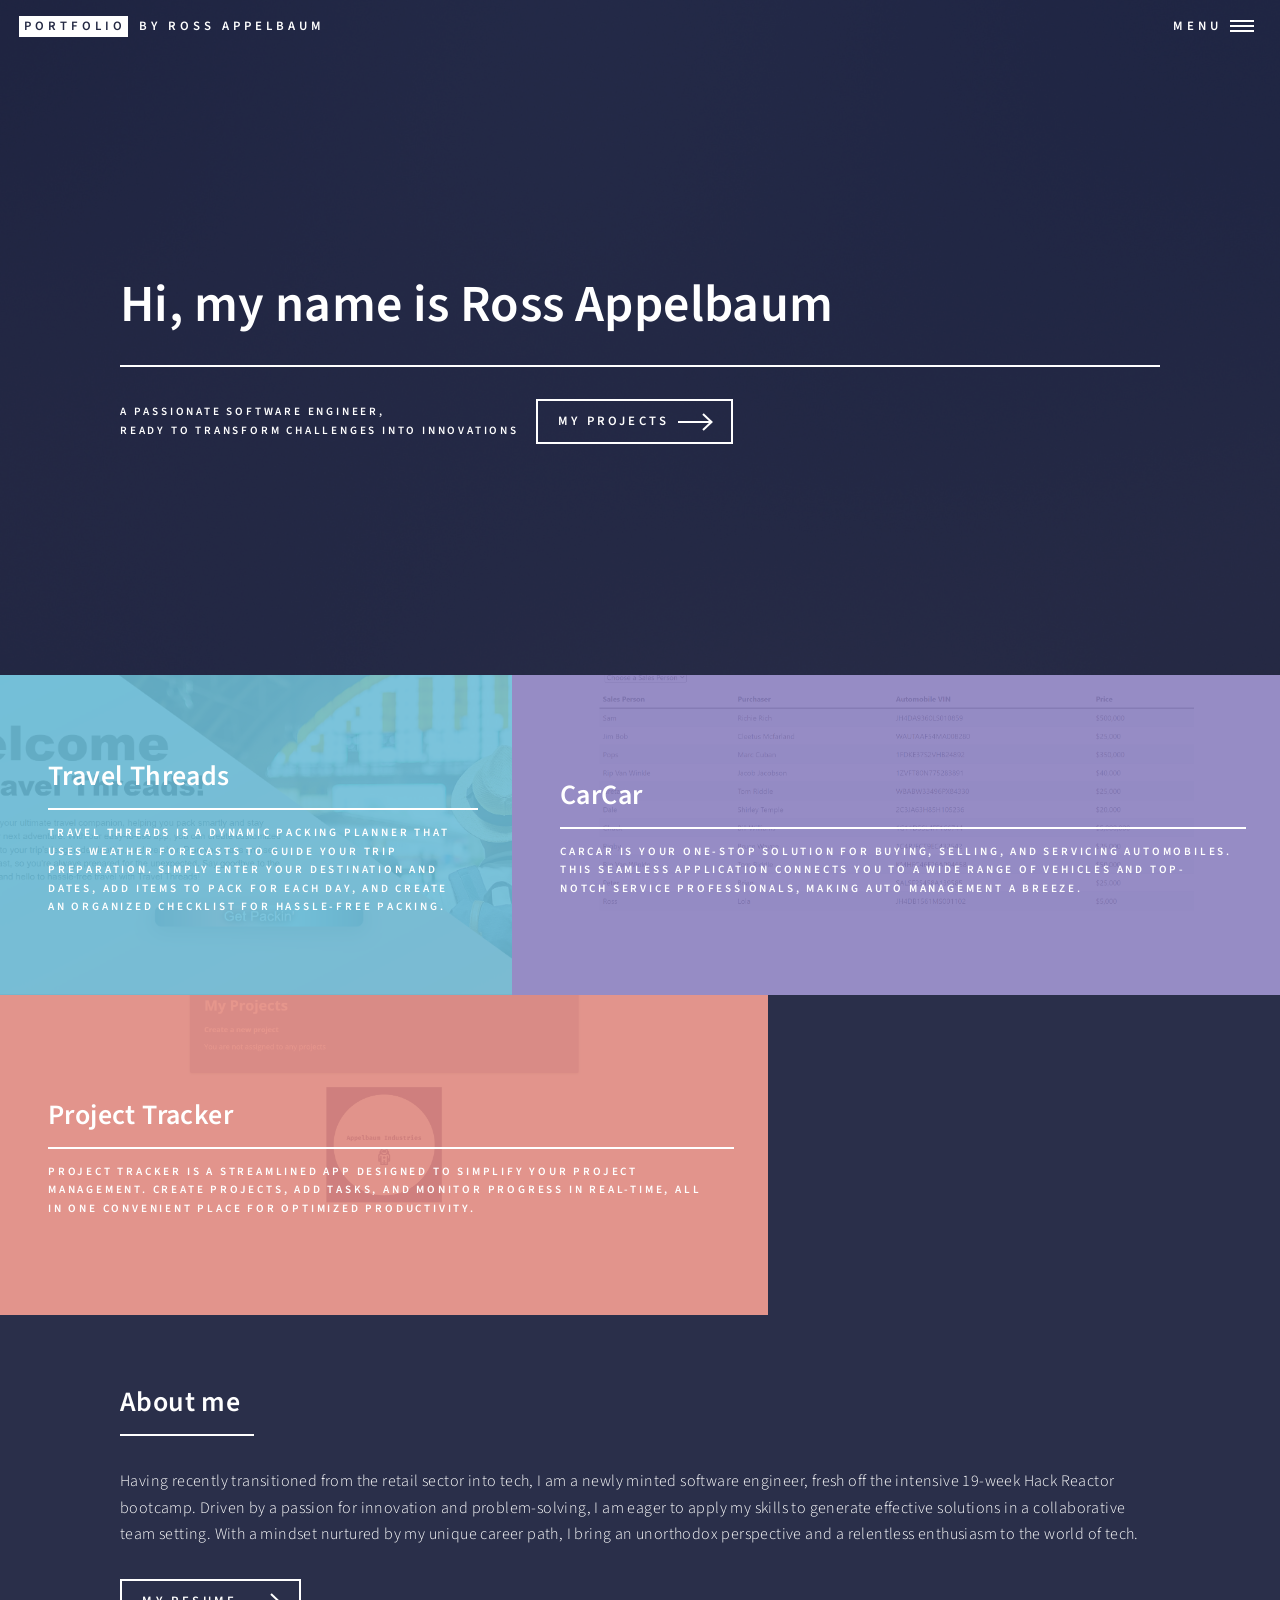
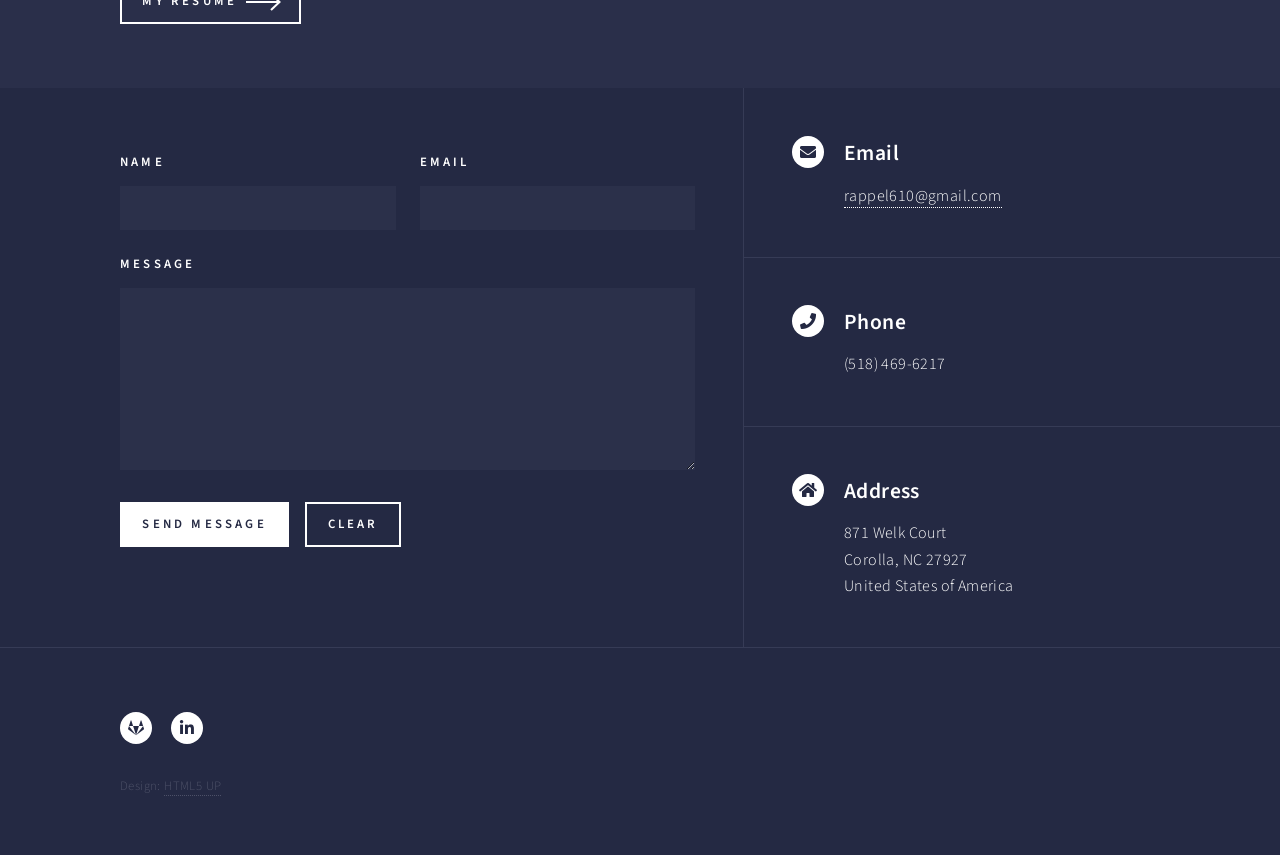
==== index.html @ da04f02a "Add files via upload Initial Commit" ====
<!DOCTYPE HTML>
<!--
	Forty by HTML5 UP
	html5up.net | @ajlkn
	Free for personal and commercial use under the CCA 3.0 license (html5up.net/license)
-->
<html>
	<head>
		<title>Portfolio by Ross Appelbaum</title>
		<meta charset="utf-8" />
		<meta name="viewport" content="width=device-width, initial-scale=1, user-scalable=no" />
		<link rel="stylesheet" href="assets/css/main.css" />
		<noscript><link rel="stylesheet" href="assets/css/noscript.css" /></noscript>
	</head>
	<body class="is-preload">

		<!-- Wrapper -->
			<div id="wrapper">

				<!-- Header -->
					<header id="header" class="alt">
						<a href="index.html" class="logo"><strong>Portfolio</strong> <span>by Ross Appelbaum</span></a>
						<nav>
							<a href="#menu">Menu</a>
						</nav>
					</header>

				<!-- Menu -->
					<nav id="menu">
						<ul class="links">
							<li><a href="index.html">Home</a></li>
							<li><a href="landing.html">Resume</a></li>
						</ul>
					</nav>

				<!-- Banner -->
					<section id="banner" class="major">
						<div class="inner">
							<header class="major">
								<h1>Hi, my name is Ross Appelbaum</h1>
							</header>
							<div class="content">
								<p>A Passionate Software Engineer,<br />
								Ready to Transform Challenges into Innovations</p>
								<ul class="actions">
									<li><a href="#one" class="button next scrolly">My projects</a></li>
								</ul>
							</div>
						</div>
					</section>

				<!-- Main -->
					<div id="main">

						<!-- One -->
							<section id="one" class="tiles">
								<article>
									<span class="image">
										<img src="images/Travel_Threads.png" alt="" />
									</span>
									<header class="major">
										<h3><a href="https://team124532813.gitlab.io/travel-threads/" class="link">Travel Threads</a></h3>
										<p>Travel Threads is a dynamic packing planner that uses weather forecasts to guide your trip preparation. Simply enter your destination and dates, add items to pack for each day, and create an organized checklist for hassle-free packing.</p>
									</header>
								</article>
								<article>
									<span class="image">
										<img src="images/CarCar.png" alt="" />
									</span>
									<header class="major">
										<h3><a href="https://gitlab.com/rappel610/CarCar" class="link">CarCar</a></h3>
										<p>CarCar is your one-stop solution for buying, selling, and servicing automobiles. This seamless application connects you to a wide range of vehicles and top-notch service professionals, making auto management a breeze.</p>
									</header>
								</article>
								<article>
									<span class="image">
										<img src="images/Project_tracker.png" alt="" />
									</span>
									<header class="major">
										<h3><a href="https://gitlab.com/rappel610/ProjectTracker" class="link">Project Tracker</a></h3>
										<p>Project Tracker is a streamlined app designed to simplify your project management. Create projects, add tasks, and monitor progress in real-time, all in one convenient place for optimized productivity.</p>
									</header>
								</article>
							</section>

						<!-- Two -->
							<section id="two">
								<div class="inner">
									<header class="major">
										<h2>About me</h2>
									</header>
									<p>Having recently transitioned from the retail sector into tech, I am a newly minted software engineer, fresh off the intensive 19-week Hack Reactor bootcamp. Driven by a passion for innovation and problem-solving, I am eager to apply my skills to generate effective solutions in a collaborative team setting. With a mindset nurtured by my unique career path, I bring an unorthodox perspective and a relentless enthusiasm to the world of tech.</p>
									<ul class="actions">
										<li><a href="landing.html" class="button next">My Resume</a></li>
									</ul>
								</div>
							</section>

					</div>

				<!-- Contact -->
					<section id="contact">
						<div class="inner">
							<section>
								<form method="post" action="#">
									<div class="fields">
										<div class="field half">
											<label for="name">Name</label>
											<input type="text" name="name" id="name" />
										</div>
										<div class="field half">
											<label for="email">Email</label>
											<input type="text" name="email" id="email" />
										</div>
										<div class="field">
											<label for="message">Message</label>
											<textarea name="message" id="message" rows="6"></textarea>
										</div>
									</div>
									<ul class="actions">
										<li><input type="submit" value="Send Message" class="primary" /></li>
										<li><input type="reset" value="Clear" /></li>
									</ul>
								</form>
							</section>
							<section class="split">
								<section>
									<div class="contact-method">
										<span class="icon solid alt fa-envelope"></span>
										<h3>Email</h3>
										<a href="#">rappel610@gmail.com</a>
									</div>
								</section>
								<section>
									<div class="contact-method">
										<span class="icon solid alt fa-phone"></span>
										<h3>Phone</h3>
										<span>(518) 469-6217 </span>
									</div>
								</section>
								<section>
									<div class="contact-method">
										<span class="icon solid alt fa-home"></span>
										<h3>Address</h3>
										<span>871 Welk Court<br />
										Corolla, NC 27927<br />
										United States of America</span>
									</div>
								</section>
							</section>
						</div>
					</section>

				<!-- Footer -->
					<footer id="footer">
						<div class="inner">
							<ul class="icons">
								<li><a href="https://gitlab.com/rappel610" class="icon brands alt fa-gitlab"><span class="label">GitLab</span></a></li>
								<li><a href="https://www.linkedin.com/in/rossappelbaum/" class="icon brands alt fa-linkedin-in"><span class="label">LinkedIn</span></a></li>
							</ul>
							<ul class="copyright">
								<li>Design: <a href="https://html5up.net">HTML5 UP</a></li>
							</ul>
						</div>
					</footer>

			</div>

		<!-- Scripts -->
			<script src="assets/js/jquery.min.js"></script>
			<script src="assets/js/jquery.scrolly.min.js"></script>
			<script src="assets/js/jquery.scrollex.min.js"></script>
			<script src="assets/js/browser.min.js"></script>
			<script src="assets/js/breakpoints.min.js"></script>
			<script src="assets/js/util.js"></script>
			<script src="assets/js/main.js"></script>

	</body>
</html>
---- assets/css/main.css ----
@import url(fontawesome-all.min.css);
@import url("https://fonts.googleapis.com/css?family=Source+Sans+Pro:300,300italic,600,600italic");

/*
	Forty by HTML5 UP
	html5up.net | @ajlkn
	Free for personal and commercial use under the CCA 3.0 license (html5up.net/license)
*/

html, body, div, span, applet, object,
iframe, h1, h2, h3, h4, h5, h6, p, blockquote,
pre, a, abbr, acronym, address, big, cite,
code, del, dfn, em, img, ins, kbd, q, s, samp,
small, strike, strong, sub, sup, tt, var, b,
u, i, center, dl, dt, dd, ol, ul, li, fieldset,
form, label, legend, table, caption, tbody,
tfoot, thead, tr, th, td, article, aside,
canvas, details, embed, figure, figcaption,
footer, header, hgroup, menu, nav, output, ruby,
section, summary, time, mark, audio, video {
	margin: 0;
	padding: 0;
	border: 0;
	font-size: 100%;
	font: inherit;
	vertical-align: baseline;}

article, aside, details, figcaption, figure,
footer, header, hgroup, menu, nav, section {
	display: block;}

body {
	line-height: 1;
}

ol, ul {
	list-style: none;
}

blockquote, q {
	quotes: none;
}

	blockquote:before, blockquote:after, q:before, q:after {
		content: '';
		content: none;
	}

table {
	border-collapse: collapse;
	border-spacing: 0;
}

body {
	-webkit-text-size-adjust: none;
}

mark {
	background-color: transparent;
	color: inherit;
}

input::-moz-focus-inner {
	border: 0;
	padding: 0;
}

input, select, textarea {
	-moz-appearance: none;
	-webkit-appearance: none;
	-ms-appearance: none;
	appearance: none;
}

/* Basic */

	@-ms-viewport {
		width: device-width;
	}

	body {
		-ms-overflow-style: scrollbar;
	}

	@media screen and (max-width: 480px) {

		html, body {
			min-width: 320px;
		}

	}

	html {
		box-sizing: border-box;
	}

	*, *:before, *:after {
		box-sizing: inherit;
	}

	body {
		background: #242943;
	}

		body.is-preload *, body.is-preload *:before, body.is-preload *:after {
			-moz-animation: none !important;
			-webkit-animation: none !important;
			-ms-animation: none !important;
			animation: none !important;
			-moz-transition: none !important;
			-webkit-transition: none !important;
			-ms-transition: none !important;
			transition: none !important;
		}

/* Type */

	body, input, select, textarea {
		color: #ffffff;
		font-family: "Source Sans Pro", Helvetica, sans-serif;
		font-size: 17pt;
		font-weight: 300;
		letter-spacing: 0.025em;
		line-height: 1.65;
	}

		@media screen and (max-width: 1680px) {

			body, input, select, textarea {
				font-size: 14pt;
			}

		}

		@media screen and (max-width: 1280px) {

			body, input, select, textarea {
				font-size: 12pt;
			}

		}

		@media screen and (max-width: 360px) {

			body, input, select, textarea {
				font-size: 11pt;
			}

		}

	a {
		-moz-transition: color 0.2s ease-in-out, border-bottom-color 0.2s ease-in-out;
		-webkit-transition: color 0.2s ease-in-out, border-bottom-color 0.2s ease-in-out;
		-ms-transition: color 0.2s ease-in-out, border-bottom-color 0.2s ease-in-out;
		transition: color 0.2s ease-in-out, border-bottom-color 0.2s ease-in-out;
		border-bottom: dotted 1px;
		color: inherit;
		text-decoration: none;
	}

		a:hover {
			border-bottom-color: transparent;
			color: #9bf1ff !important;
		}

		a:active {
			color: #53e3fb !important;
		}

	strong, b {
		color: #ffffff;
		font-weight: 600;
	}

	em, i {
		font-style: italic;
	}

	p {
		margin: 0 0 2em 0;
	}

	h1, h2, h3, h4, h5, h6 {
		color: #ffffff;
		font-weight: 600;
		line-height: 1.65;
		margin: 0 0 1em 0;
	}

		h1 a, h2 a, h3 a, h4 a, h5 a, h6 a {
			color: inherit;
			border-bottom: 0;
		}

	h1 {
		font-size: 2.5em;
	}

	h2 {
		font-size: 1.75em;
	}

	h3 {
		font-size: 1.35em;
	}

	h4 {
		font-size: 1.1em;
	}

	h5 {
		font-size: 0.9em;
	}

	h6 {
		font-size: 0.7em;
	}

	@media screen and (max-width: 736px) {

		h1 {
			font-size: 2em;
		}

		h2 {
			font-size: 1.5em;
		}

		h3 {
			font-size: 1.25em;
		}

	}

	sub {
		font-size: 0.8em;
		position: relative;
		top: 0.5em;
	}

	sup {
		font-size: 0.8em;
		position: relative;
		top: -0.5em;
	}

	blockquote {
		border-left: solid 4px rgba(212, 212, 255, 0.1);
		font-style: italic;
		margin: 0 0 2em 0;
		padding: 0.5em 0 0.5em 2em;
	}

	code {
		background: rgba(212, 212, 255, 0.035);
		font-family: "Courier New", monospace;
		font-size: 0.9em;
		margin: 0 0.25em;
		padding: 0.25em 0.65em;
	}

	pre {
		-webkit-overflow-scrolling: touch;
		font-family: "Courier New", monospace;
		font-size: 0.9em;
		margin: 0 0 2em 0;
	}

		pre code {
			display: block;
			line-height: 1.75;
			padding: 1em 1.5em;
			overflow-x: auto;
		}

	hr {
		border: 0;
		border-bottom: solid 1px rgba(212, 212, 255, 0.1);
		margin: 2em 0;
	}

		hr.major {
			margin: 3em 0;
		}

	.align-left {
		text-align: left;
	}

	.align-center {
		text-align: center;
	}

	.align-right {
		text-align: right;
	}

/* Row */

	.row {
		display: flex;
		flex-wrap: wrap;
		box-sizing: border-box;
		align-items: stretch;
	}

		.row > * {
			box-sizing: border-box;
		}

		.row.gtr-uniform > * > :last-child {
			margin-bottom: 0;
		}

		.row.aln-left {
			justify-content: flex-start;
		}

		.row.aln-center {
			justify-content: center;
		}

		.row.aln-right {
			justify-content: flex-end;
		}

		.row.aln-top {
			align-items: flex-start;
		}

		.row.aln-middle {
			align-items: center;
		}

		.row.aln-bottom {
			align-items: flex-end;
		}

		.row > .imp {
			order: -1;
		}

		.row > .col-1 {
			width: 8.33333%;
		}

		.row > .off-1 {
			margin-left: 8.33333%;
		}

		.row > .col-2 {
			width: 16.66667%;
		}

		.row > .off-2 {
			margin-left: 16.66667%;
		}

		.row > .col-3 {
			width: 25%;
		}

		.row > .off-3 {
			margin-left: 25%;
		}

		.row > .col-4 {
			width: 33.33333%;
		}

		.row > .off-4 {
			margin-left: 33.33333%;
		}

		.row > .col-5 {
			width: 41.66667%;
		}

		.row > .off-5 {
			margin-left: 41.66667%;
		}

		.row > .col-6 {
			width: 50%;
		}

		.row > .off-6 {
			margin-left: 50%;
		}

		.row > .col-7 {
			width: 58.33333%;
		}

		.row > .off-7 {
			margin-left: 58.33333%;
		}

		.row > .col-8 {
			width: 66.66667%;
		}

		.row > .off-8 {
			margin-left: 66.66667%;
		}

		.row > .col-9 {
			width: 75%;
		}

		.row > .off-9 {
			margin-left: 75%;
		}

		.row > .col-10 {
			width: 83.33333%;
		}

		.row > .off-10 {
			margin-left: 83.33333%;
		}

		.row > .col-11 {
			width: 91.66667%;
		}

		.row > .off-11 {
			margin-left: 91.66667%;
		}

		.row > .col-12 {
			width: 100%;
		}

		.row > .off-12 {
			margin-left: 100%;
		}

		.row.gtr-0 {
			margin-top: 0;
			margin-left: 0em;
		}

			.row.gtr-0 > * {
				padding: 0 0 0 0em;
			}

			.row.gtr-0.gtr-uniform {
				margin-top: 0em;
			}

				.row.gtr-0.gtr-uniform > * {
					padding-top: 0em;
				}

		.row.gtr-25 {
			margin-top: 0;
			margin-left: -0.5em;
		}

			.row.gtr-25 > * {
				padding: 0 0 0 0.5em;
			}

			.row.gtr-25.gtr-uniform {
				margin-top: -0.5em;
			}

				.row.gtr-25.gtr-uniform > * {
					padding-top: 0.5em;
				}

		.row.gtr-50 {
			margin-top: 0;
			margin-left: -1em;
		}

			.row.gtr-50 > * {
				padding: 0 0 0 1em;
			}

			.row.gtr-50.gtr-uniform {
				margin-top: -1em;
			}

				.row.gtr-50.gtr-uniform > * {
					padding-top: 1em;
				}

		.row {
			margin-top: 0;
			margin-left: -2em;
		}

			.row > * {
				padding: 0 0 0 2em;
			}

			.row.gtr-uniform {
				margin-top: -2em;
			}

				.row.gtr-uniform > * {
					padding-top: 2em;
				}

		.row.gtr-150 {
			margin-top: 0;
			margin-left: -3em;
		}

			.row.gtr-150 > * {
				padding: 0 0 0 3em;
			}

			.row.gtr-150.gtr-uniform {
				margin-top: -3em;
			}

				.row.gtr-150.gtr-uniform > * {
					padding-top: 3em;
				}

		.row.gtr-200 {
			margin-top: 0;
			margin-left: -4em;
		}

			.row.gtr-200 > * {
				padding: 0 0 0 4em;
			}

			.row.gtr-200.gtr-uniform {
				margin-top: -4em;
			}

				.row.gtr-200.gtr-uniform > * {
					padding-top: 4em;
				}

		@media screen and (max-width: 1680px) {

			.row {
				display: flex;
				flex-wrap: wrap;
				box-sizing: border-box;
				align-items: stretch;
			}

				.row > * {
					box-sizing: border-box;
				}

				.row.gtr-uniform > * > :last-child {
					margin-bottom: 0;
				}

				.row.aln-left {
					justify-content: flex-start;
				}

				.row.aln-center {
					justify-content: center;
				}

				.row.aln-right {
					justify-content: flex-end;
				}

				.row.aln-top {
					align-items: flex-start;
				}

				.row.aln-middle {
					align-items: center;
				}

				.row.aln-bottom {
					align-items: flex-end;
				}

				.row > .imp-xlarge {
					order: -1;
				}

				.row > .col-1-xlarge {
					width: 8.33333%;
				}

				.row > .off-1-xlarge {
					margin-left: 8.33333%;
				}

				.row > .col-2-xlarge {
					width: 16.66667%;
				}

				.row > .off-2-xlarge {
					margin-left: 16.66667%;
				}

				.row > .col-3-xlarge {
					width: 25%;
				}

				.row > .off-3-xlarge {
					margin-left: 25%;
				}

				.row > .col-4-xlarge {
					width: 33.33333%;
				}

				.row > .off-4-xlarge {
					margin-left: 33.33333%;
				}

				.row > .col-5-xlarge {
					width: 41.66667%;
				}

				.row > .off-5-xlarge {
					margin-left: 41.66667%;
				}

				.row > .col-6-xlarge {
					width: 50%;
				}

				.row > .off-6-xlarge {
					margin-left: 50%;
				}

				.row > .col-7-xlarge {
					width: 58.33333%;
				}

				.row > .off-7-xlarge {
					margin-left: 58.33333%;
				}

				.row > .col-8-xlarge {
					width: 66.66667%;
				}

				.row > .off-8-xlarge {
					margin-left: 66.66667%;
				}

				.row > .col-9-xlarge {
					width: 75%;
				}

				.row > .off-9-xlarge {
					margin-left: 75%;
				}

				.row > .col-10-xlarge {
					width: 83.33333%;
				}

				.row > .off-10-xlarge {
					margin-left: 83.33333%;
				}

				.row > .col-11-xlarge {
					width: 91.66667%;
				}

				.row > .off-11-xlarge {
					margin-left: 91.66667%;
				}

				.row > .col-12-xlarge {
					width: 100%;
				}

				.row > .off-12-xlarge {
					margin-left: 100%;
				}

				.row.gtr-0 {
					margin-top: 0;
					margin-left: 0em;
				}

					.row.gtr-0 > * {
						padding: 0 0 0 0em;
					}

					.row.gtr-0.gtr-uniform {
						margin-top: 0em;
					}

						.row.gtr-0.gtr-uniform > * {
							padding-top: 0em;
						}

				.row.gtr-25 {
					margin-top: 0;
					margin-left: -0.5em;
				}

					.row.gtr-25 > * {
						padding: 0 0 0 0.5em;
					}

					.row.gtr-25.gtr-uniform {
						margin-top: -0.5em;
					}

						.row.gtr-25.gtr-uniform > * {
							padding-top: 0.5em;
						}

				.row.gtr-50 {
					margin-top: 0;
					margin-left: -1em;
				}

					.row.gtr-50 > * {
						padding: 0 0 0 1em;
					}

					.row.gtr-50.gtr-uniform {
						margin-top: -1em;
					}

						.row.gtr-50.gtr-uniform > * {
							padding-top: 1em;
						}

				.row {
					margin-top: 0;
					margin-left: -2em;
				}

					.row > * {
						padding: 0 0 0 2em;
					}

					.row.gtr-uniform {
						margin-top: -2em;
					}

						.row.gtr-uniform > * {
							padding-top: 2em;
						}

				.row.gtr-150 {
					margin-top: 0;
					margin-left: -3em;
				}

					.row.gtr-150 > * {
						padding: 0 0 0 3em;
					}

					.row.gtr-150.gtr-uniform {
						margin-top: -3em;
					}

						.row.gtr-150.gtr-uniform > * {
							padding-top: 3em;
						}

				.row.gtr-200 {
					margin-top: 0;
					margin-left: -4em;
				}

					.row.gtr-200 > * {
						padding: 0 0 0 4em;
					}

					.row.gtr-200.gtr-uniform {
						margin-top: -4em;
					}

						.row.gtr-200.gtr-uniform > * {
							padding-top: 4em;
						}

		}

		@media screen and (max-width: 1280px) {

			.row {
				display: flex;
				flex-wrap: wrap;
				box-sizing: border-box;
				align-items: stretch;
			}

				.row > * {
					box-sizing: border-box;
				}

				.row.gtr-uniform > * > :last-child {
					margin-bottom: 0;
				}

				.row.aln-left {
					justify-content: flex-start;
				}

				.row.aln-center {
					justify-content: center;
				}

				.row.aln-right {
					justify-content: flex-end;
				}

				.row.aln-top {
					align-items: flex-start;
				}

				.row.aln-middle {
					align-items: center;
				}

				.row.aln-bottom {
					align-items: flex-end;
				}

				.row > .imp-large {
					order: -1;
				}

				.row > .col-1-large {
					width: 8.33333%;
				}

				.row > .off-1-large {
					margin-left: 8.33333%;
				}

				.row > .col-2-large {
					width: 16.66667%;
				}

				.row > .off-2-large {
					margin-left: 16.66667%;
				}

				.row > .col-3-large {
					width: 25%;
				}

				.row > .off-3-large {
					margin-left: 25%;
				}

				.row > .col-4-large {
					width: 33.33333%;
				}

				.row > .off-4-large {
					margin-left: 33.33333%;
				}

				.row > .col-5-large {
					width: 41.66667%;
				}

				.row > .off-5-large {
					margin-left: 41.66667%;
				}

				.row > .col-6-large {
					width: 50%;
				}

				.row > .off-6-large {
					margin-left: 50%;
				}

				.row > .col-7-large {
					width: 58.33333%;
				}

				.row > .off-7-large {
					margin-left: 58.33333%;
				}

				.row > .col-8-large {
					width: 66.66667%;
				}

				.row > .off-8-large {
					margin-left: 66.66667%;
				}

				.row > .col-9-large {
					width: 75%;
				}

				.row > .off-9-large {
					margin-left: 75%;
				}

				.row > .col-10-large {
					width: 83.33333%;
				}

				.row > .off-10-large {
					margin-left: 83.33333%;
				}

				.row > .col-11-large {
					width: 91.66667%;
				}

				.row > .off-11-large {
					margin-left: 91.66667%;
				}

				.row > .col-12-large {
					width: 100%;
				}

				.row > .off-12-large {
					margin-left: 100%;
				}

				.row.gtr-0 {
					margin-top: 0;
					margin-left: 0em;
				}

					.row.gtr-0 > * {
						padding: 0 0 0 0em;
					}

					.row.gtr-0.gtr-uniform {
						margin-top: 0em;
					}

						.row.gtr-0.gtr-uniform > * {
							padding-top: 0em;
						}

				.row.gtr-25 {
					margin-top: 0;
					margin-left: -0.375em;
				}

					.row.gtr-25 > * {
						padding: 0 0 0 0.375em;
					}

					.row.gtr-25.gtr-uniform {
						margin-top: -0.375em;
					}

						.row.gtr-25.gtr-uniform > * {
							padding-top: 0.375em;
						}

				.row.gtr-50 {
					margin-top: 0;
					margin-left: -0.75em;
				}

					.row.gtr-50 > * {
						padding: 0 0 0 0.75em;
					}

					.row.gtr-50.gtr-uniform {
						margin-top: -0.75em;
					}

						.row.gtr-50.gtr-uniform > * {
							padding-top: 0.75em;
						}

				.row {
					margin-top: 0;
					margin-left: -1.5em;
				}

					.row > * {
						padding: 0 0 0 1.5em;
					}

					.row.gtr-uniform {
						margin-top: -1.5em;
					}

						.row.gtr-uniform > * {
							padding-top: 1.5em;
						}

				.row.gtr-150 {
					margin-top: 0;
					margin-left: -2.25em;
				}

					.row.gtr-150 > * {
						padding: 0 0 0 2.25em;
					}

					.row.gtr-150.gtr-uniform {
						margin-top: -2.25em;
					}

						.row.gtr-150.gtr-uniform > * {
							padding-top: 2.25em;
						}

				.row.gtr-200 {
					margin-top: 0;
					margin-left: -3em;
				}

					.row.gtr-200 > * {
						padding: 0 0 0 3em;
					}

					.row.gtr-200.gtr-uniform {
						margin-top: -3em;
					}

						.row.gtr-200.gtr-uniform > * {
							padding-top: 3em;
						}

		}

		@media screen and (max-width: 980px) {

			.row {
				display: flex;
				flex-wrap: wrap;
				box-sizing: border-box;
				align-items: stretch;
			}

				.row > * {
					box-sizing: border-box;
				}

				.row.gtr-uniform > * > :last-child {
					margin-bottom: 0;
				}

				.row.aln-left {
					justify-content: flex-start;
				}

				.row.aln-center {
					justify-content: center;
				}

				.row.aln-right {
					justify-content: flex-end;
				}

				.row.aln-top {
					align-items: flex-start;
				}

				.row.aln-middle {
					align-items: center;
				}

				.row.aln-bottom {
					align-items: flex-end;
				}

				.row > .imp-medium {
					order: -1;
				}

				.row > .col-1-medium {
					width: 8.33333%;
				}

				.row > .off-1-medium {
					margin-left: 8.33333%;
				}

				.row > .col-2-medium {
					width: 16.66667%;
				}

				.row > .off-2-medium {
					margin-left: 16.66667%;
				}

				.row > .col-3-medium {
					width: 25%;
				}

				.row > .off-3-medium {
					margin-left: 25%;
				}

				.row > .col-4-medium {
					width: 33.33333%;
				}

				.row > .off-4-medium {
					margin-left: 33.33333%;
				}

				.row > .col-5-medium {
					width: 41.66667%;
				}

				.row > .off-5-medium {
					margin-left: 41.66667%;
				}

				.row > .col-6-medium {
					width: 50%;
				}

				.row > .off-6-medium {
					margin-left: 50%;
				}

				.row > .col-7-medium {
					width: 58.33333%;
				}

				.row > .off-7-medium {
					margin-left: 58.33333%;
				}

				.row > .col-8-medium {
					width: 66.66667%;
				}

				.row > .off-8-medium {
					margin-left: 66.66667%;
				}

				.row > .col-9-medium {
					width: 75%;
				}

				.row > .off-9-medium {
					margin-left: 75%;
				}

				.row > .col-10-medium {
					width: 83.33333%;
				}

				.row > .off-10-medium {
					margin-left: 83.33333%;
				}

				.row > .col-11-medium {
					width: 91.66667%;
				}

				.row > .off-11-medium {
					margin-left: 91.66667%;
				}

				.row > .col-12-medium {
					width: 100%;
				}

				.row > .off-12-medium {
					margin-left: 100%;
				}

				.row.gtr-0 {
					margin-top: 0;
					margin-left: 0em;
				}

					.row.gtr-0 > * {
						padding: 0 0 0 0em;
					}

					.row.gtr-0.gtr-uniform {
						margin-top: 0em;
					}

						.row.gtr-0.gtr-uniform > * {
							padding-top: 0em;
						}

				.row.gtr-25 {
					margin-top: 0;
					margin-left: -0.375em;
				}

					.row.gtr-25 > * {
						padding: 0 0 0 0.375em;
					}

					.row.gtr-25.gtr-uniform {
						margin-top: -0.375em;
					}

						.row.gtr-25.gtr-uniform > * {
							padding-top: 0.375em;
						}

				.row.gtr-50 {
					margin-top: 0;
					margin-left: -0.75em;
				}

					.row.gtr-50 > * {
						padding: 0 0 0 0.75em;
					}

					.row.gtr-50.gtr-uniform {
						margin-top: -0.75em;
					}

						.row.gtr-50.gtr-uniform > * {
							padding-top: 0.75em;
						}

				.row {
					margin-top: 0;
					margin-left: -1.5em;
				}

					.row > * {
						padding: 0 0 0 1.5em;
					}

					.row.gtr-uniform {
						margin-top: -1.5em;
					}

						.row.gtr-uniform > * {
							padding-top: 1.5em;
						}

				.row.gtr-150 {
					margin-top: 0;
					margin-left: -2.25em;
				}

					.row.gtr-150 > * {
						padding: 0 0 0 2.25em;
					}

					.row.gtr-150.gtr-uniform {
						margin-top: -2.25em;
					}

						.row.gtr-150.gtr-uniform > * {
							padding-top: 2.25em;
						}

				.row.gtr-200 {
					margin-top: 0;
					margin-left: -3em;
				}

					.row.gtr-200 > * {
						padding: 0 0 0 3em;
					}

					.row.gtr-200.gtr-uniform {
						margin-top: -3em;
					}

						.row.gtr-200.gtr-uniform > * {
							padding-top: 3em;
						}

		}

		@media screen and (max-width: 736px) {

			.row {
				display: flex;
				flex-wrap: wrap;
				box-sizing: border-box;
				align-items: stretch;
			}

				.row > * {
					box-sizing: border-box;
				}

				.row.gtr-uniform > * > :last-child {
					margin-bottom: 0;
				}

				.row.aln-left {
					justify-content: flex-start;
				}

				.row.aln-center {
					justify-content: center;
				}

				.row.aln-right {
					justify-content: flex-end;
				}

				.row.aln-top {
					align-items: flex-start;
				}

				.row.aln-middle {
					align-items: center;
				}

				.row.aln-bottom {
					align-items: flex-end;
				}

				.row > .imp-small {
					order: -1;
				}

				.row > .col-1-small {
					width: 8.33333%;
				}

				.row > .off-1-small {
					margin-left: 8.33333%;
				}

				.row > .col-2-small {
					width: 16.66667%;
				}

				.row > .off-2-small {
					margin-left: 16.66667%;
				}

				.row > .col-3-small {
					width: 25%;
				}

				.row > .off-3-small {
					margin-left: 25%;
				}

				.row > .col-4-small {
					width: 33.33333%;
				}

				.row > .off-4-small {
					margin-left: 33.33333%;
				}

				.row > .col-5-small {
					width: 41.66667%;
				}

				.row > .off-5-small {
					margin-left: 41.66667%;
				}

				.row > .col-6-small {
					width: 50%;
				}

				.row > .off-6-small {
					margin-left: 50%;
				}

				.row > .col-7-small {
					width: 58.33333%;
				}

				.row > .off-7-small {
					margin-left: 58.33333%;
				}

				.row > .col-8-small {
					width: 66.66667%;
				}

				.row > .off-8-small {
					margin-left: 66.66667%;
				}

				.row > .col-9-small {
					width: 75%;
				}

				.row > .off-9-small {
					margin-left: 75%;
				}

				.row > .col-10-small {
					width: 83.33333%;
				}

				.row > .off-10-small {
					margin-left: 83.33333%;
				}

				.row > .col-11-small {
					width: 91.66667%;
				}

				.row > .off-11-small {
					margin-left: 91.66667%;
				}

				.row > .col-12-small {
					width: 100%;
				}

				.row > .off-12-small {
					margin-left: 100%;
				}

				.row.gtr-0 {
					margin-top: 0;
					margin-left: 0em;
				}

					.row.gtr-0 > * {
						padding: 0 0 0 0em;
					}

					.row.gtr-0.gtr-uniform {
						margin-top: 0em;
					}

						.row.gtr-0.gtr-uniform > * {
							padding-top: 0em;
						}

				.row.gtr-25 {
					margin-top: 0;
					margin-left: -0.3125em;
				}

					.row.gtr-25 > * {
						padding: 0 0 0 0.3125em;
					}

					.row.gtr-25.gtr-uniform {
						margin-top: -0.3125em;
					}

						.row.gtr-25.gtr-uniform > * {
							padding-top: 0.3125em;
						}

				.row.gtr-50 {
					margin-top: 0;
					margin-left: -0.625em;
				}

					.row.gtr-50 > * {
						padding: 0 0 0 0.625em;
					}

					.row.gtr-50.gtr-uniform {
						margin-top: -0.625em;
					}

						.row.gtr-50.gtr-uniform > * {
							padding-top: 0.625em;
						}

				.row {
					margin-top: 0;
					margin-left: -1.25em;
				}

					.row > * {
						padding: 0 0 0 1.25em;
					}

					.row.gtr-uniform {
						margin-top: -1.25em;
					}

						.row.gtr-uniform > * {
							padding-top: 1.25em;
						}

				.row.gtr-150 {
					margin-top: 0;
					margin-left: -1.875em;
				}

					.row.gtr-150 > * {
						padding: 0 0 0 1.875em;
					}

					.row.gtr-150.gtr-uniform {
						margin-top: -1.875em;
					}

						.row.gtr-150.gtr-uniform > * {
							padding-top: 1.875em;
						}

				.row.gtr-200 {
					margin-top: 0;
					margin-left: -2.5em;
				}

					.row.gtr-200 > * {
						padding: 0 0 0 2.5em;
					}

					.row.gtr-200.gtr-uniform {
						margin-top: -2.5em;
					}

						.row.gtr-200.gtr-uniform > * {
							padding-top: 2.5em;
						}

		}

		@media screen and (max-width: 480px) {

			.row {
				display: flex;
				flex-wrap: wrap;
				box-sizing: border-box;
				align-items: stretch;
			}

				.row > * {
					box-sizing: border-box;
				}

				.row.gtr-uniform > * > :last-child {
					margin-bottom: 0;
				}

				.row.aln-left {
					justify-content: flex-start;
				}

				.row.aln-center {
					justify-content: center;
				}

				.row.aln-right {
					justify-content: flex-end;
				}

				.row.aln-top {
					align-items: flex-start;
				}

				.row.aln-middle {
					align-items: center;
				}

				.row.aln-bottom {
					align-items: flex-end;
				}

				.row > .imp-xsmall {
					order: -1;
				}

				.row > .col-1-xsmall {
					width: 8.33333%;
				}

				.row > .off-1-xsmall {
					margin-left: 8.33333%;
				}

				.row > .col-2-xsmall {
					width: 16.66667%;
				}

				.row > .off-2-xsmall {
					margin-left: 16.66667%;
				}

				.row > .col-3-xsmall {
					width: 25%;
				}

				.row > .off-3-xsmall {
					margin-left: 25%;
				}

				.row > .col-4-xsmall {
					width: 33.33333%;
				}

				.row > .off-4-xsmall {
					margin-left: 33.33333%;
				}

				.row > .col-5-xsmall {
					width: 41.66667%;
				}

				.row > .off-5-xsmall {
					margin-left: 41.66667%;
				}

				.row > .col-6-xsmall {
					width: 50%;
				}

				.row > .off-6-xsmall {
					margin-left: 50%;
				}

				.row > .col-7-xsmall {
					width: 58.33333%;
				}

				.row > .off-7-xsmall {
					margin-left: 58.33333%;
				}

				.row > .col-8-xsmall {
					width: 66.66667%;
				}

				.row > .off-8-xsmall {
					margin-left: 66.66667%;
				}

				.row > .col-9-xsmall {
					width: 75%;
				}

				.row > .off-9-xsmall {
					margin-left: 75%;
				}

				.row > .col-10-xsmall {
					width: 83.33333%;
				}

				.row > .off-10-xsmall {
					margin-left: 83.33333%;
				}

				.row > .col-11-xsmall {
					width: 91.66667%;
				}

				.row > .off-11-xsmall {
					margin-left: 91.66667%;
				}

				.row > .col-12-xsmall {
					width: 100%;
				}

				.row > .off-12-xsmall {
					margin-left: 100%;
				}

				.row.gtr-0 {
					margin-top: 0;
					margin-left: 0em;
				}

					.row.gtr-0 > * {
						padding: 0 0 0 0em;
					}

					.row.gtr-0.gtr-uniform {
						margin-top: 0em;
					}

						.row.gtr-0.gtr-uniform > * {
							padding-top: 0em;
						}

				.row.gtr-25 {
					margin-top: 0;
					margin-left: -0.3125em;
				}

					.row.gtr-25 > * {
						padding: 0 0 0 0.3125em;
					}

					.row.gtr-25.gtr-uniform {
						margin-top: -0.3125em;
					}

						.row.gtr-25.gtr-uniform > * {
							padding-top: 0.3125em;
						}

				.row.gtr-50 {
					margin-top: 0;
					margin-left: -0.625em;
				}

					.row.gtr-50 > * {
						padding: 0 0 0 0.625em;
					}

					.row.gtr-50.gtr-uniform {
						margin-top: -0.625em;
					}

						.row.gtr-50.gtr-uniform > * {
							padding-top: 0.625em;
						}

				.row {
					margin-top: 0;
					margin-left: -1.25em;
				}

					.row > * {
						padding: 0 0 0 1.25em;
					}

					.row.gtr-uniform {
						margin-top: -1.25em;
					}

						.row.gtr-uniform > * {
							padding-top: 1.25em;
						}

				.row.gtr-150 {
					margin-top: 0;
					margin-left: -1.875em;
				}

					.row.gtr-150 > * {
						padding: 0 0 0 1.875em;
					}

					.row.gtr-150.gtr-uniform {
						margin-top: -1.875em;
					}

						.row.gtr-150.gtr-uniform > * {
							padding-top: 1.875em;
						}

				.row.gtr-200 {
					margin-top: 0;
					margin-left: -2.5em;
				}

					.row.gtr-200 > * {
						padding: 0 0 0 2.5em;
					}

					.row.gtr-200.gtr-uniform {
						margin-top: -2.5em;
					}

						.row.gtr-200.gtr-uniform > * {
							padding-top: 2.5em;
						}

		}

/* Section/Article */

	section.special, article.special {
		text-align: center;
	}

	header.major {
		width: -moz-max-content;
		width: -webkit-max-content;
		width: -ms-max-content;
		width: max-content;
		margin-bottom: 2em;
	}

		header.major > :first-child {
			margin-bottom: 0;
			width: calc(100% + 0.5em);
		}

			header.major > :first-child:after {
				content: '';
				background-color: #ffffff;
				display: block;
				height: 2px;
				margin: 0.325em 0 0.5em 0;
				width: 100%;
			}

		header.major > p {
			font-size: 0.7em;
			font-weight: 600;
			letter-spacing: 0.25em;
			margin-bottom: 0;
			text-transform: uppercase;
		}

		body.is-ie header.major > :first-child:after {
			max-width: 9em;
		}

		body.is-ie header.major > h1:after {
			max-width: 100% !important;
		}

	@media screen and (max-width: 736px) {

		header.major > p br {
			display: none;
		}

	}

/* Form */

	form {
		margin: 0 0 2em 0;
	}

		form > :last-child {
			margin-bottom: 0;
		}

		form > .fields {
			display: -moz-flex;
			display: -webkit-flex;
			display: -ms-flex;
			display: flex;
			-moz-flex-wrap: wrap;
			-webkit-flex-wrap: wrap;
			-ms-flex-wrap: wrap;
			flex-wrap: wrap;
			width: calc(100% + 3em);
			margin: -1.5em 0 2em -1.5em;
		}

			form > .fields > .field {
				-moz-flex-grow: 0;
				-webkit-flex-grow: 0;
				-ms-flex-grow: 0;
				flex-grow: 0;
				-moz-flex-shrink: 0;
				-webkit-flex-shrink: 0;
				-ms-flex-shrink: 0;
				flex-shrink: 0;
				padding: 1.5em 0 0 1.5em;
				width: calc(100% - 1.5em);
			}

				form > .fields > .field.half {
					width: calc(50% - 0.75em);
				}

				form > .fields > .field.third {
					width: calc(100%/3 - 0.5em);
				}

				form > .fields > .field.quarter {
					width: calc(25% - 0.375em);
				}

		@media screen and (max-width: 480px) {

			form > .fields {
				width: calc(100% + 3em);
				margin: -1.5em 0 2em -1.5em;
			}

				form > .fields > .field {
					padding: 1.5em 0 0 1.5em;
					width: calc(100% - 1.5em);
				}

					form > .fields > .field.half {
						width: calc(100% - 1.5em);
					}

					form > .fields > .field.third {
						width: calc(100% - 1.5em);
					}

					form > .fields > .field.quarter {
						width: calc(100% - 1.5em);
					}

		}

	label {
		color: #ffffff;
		display: block;
		font-size: 0.8em;
		font-weight: 600;
		letter-spacing: 0.25em;
		margin: 0 0 1em 0;
		text-transform: uppercase;
	}

	input[type="text"],
	input[type="password"],
	input[type="email"],
	input[type="tel"],
	input[type="search"],
	input[type="url"],
	select,
	textarea {
		-moz-appearance: none;
		-webkit-appearance: none;
		-ms-appearance: none;
		appearance: none;
		background: rgba(212, 212, 255, 0.035);
		border: none;
		border-radius: 0;
		color: inherit;
		display: block;
		outline: 0;
		padding: 0 1em;
		text-decoration: none;
		width: 100%;
	}

		input[type="text"]:invalid,
		input[type="password"]:invalid,
		input[type="email"]:invalid,
		input[type="tel"]:invalid,
		input[type="search"]:invalid,
		input[type="url"]:invalid,
		select:invalid,
		textarea:invalid {
			box-shadow: none;
		}

		input[type="text"]:focus,
		input[type="password"]:focus,
		input[type="email"]:focus,
		input[type="tel"]:focus,
		input[type="search"]:focus,
		input[type="url"]:focus,
		select:focus,
		textarea:focus {
			border-color: #9bf1ff;
			box-shadow: 0 0 0 2px #9bf1ff;
		}

	select {
		background-image: url("data:image/svg+xml;charset=utf8,%3Csvg xmlns='http://www.w3.org/2000/svg' width='40' height='40' preserveAspectRatio='none' viewBox='0 0 40 40'%3E%3Cpath d='M9.4,12.3l10.4,10.4l10.4-10.4c0.2-0.2,0.5-0.4,0.9-0.4c0.3,0,0.6,0.1,0.9,0.4l3.3,3.3c0.2,0.2,0.4,0.5,0.4,0.9 c0,0.4-0.1,0.6-0.4,0.9L20.7,31.9c-0.2,0.2-0.5,0.4-0.9,0.4c-0.3,0-0.6-0.1-0.9-0.4L4.3,17.3c-0.2-0.2-0.4-0.5-0.4-0.9 c0-0.4,0.1-0.6,0.4-0.9l3.3-3.3c0.2-0.2,0.5-0.4,0.9-0.4S9.1,12.1,9.4,12.3z' fill='rgba(212, 212, 255, 0.1)' /%3E%3C/svg%3E");
		background-size: 1.25rem;
		background-repeat: no-repeat;
		background-position: calc(100% - 1rem) center;
		height: 2.75em;
		padding-right: 2.75em;
		text-overflow: ellipsis;
	}

		select option {
			color: #ffffff;
			background: #242943;
		}

		select:focus::-ms-value {
			background-color: transparent;
		}

		select::-ms-expand {
			display: none;
		}

	input[type="text"],
	input[type="password"],
	input[type="email"],
	input[type="tel"],
	input[type="search"],
	input[type="url"],
	select {
		height: 2.75em;
	}

	textarea {
		padding: 0.75em 1em;
	}

	input[type="checkbox"],
	input[type="radio"] {
		-moz-appearance: none;
		-webkit-appearance: none;
		-ms-appearance: none;
		appearance: none;
		display: block;
		float: left;
		margin-right: -2em;
		opacity: 0;
		width: 1em;
		z-index: -1;
	}

		input[type="checkbox"] + label,
		input[type="radio"] + label {
			text-decoration: none;
			color: #ffffff;
			cursor: pointer;
			display: inline-block;
			font-weight: 300;
			padding-left: 2.65em;
			padding-right: 0.75em;
			position: relative;
		}

			input[type="checkbox"] + label:before,
			input[type="radio"] + label:before {
				-moz-osx-font-smoothing: grayscale;
				-webkit-font-smoothing: antialiased;
				display: inline-block;
				font-style: normal;
				font-variant: normal;
				text-rendering: auto;
				line-height: 1;
				text-transform: none !important;
				font-family: 'Font Awesome 5 Free';
				font-weight: 900;
			}

			input[type="checkbox"] + label:before,
			input[type="radio"] + label:before {
				background: rgba(212, 212, 255, 0.035);
				content: '';
				display: inline-block;
				font-size: 0.8em;
				height: 2.0625em;
				left: 0;
				letter-spacing: 0;
				line-height: 2.0625em;
				position: absolute;
				text-align: center;
				top: 0;
				width: 2.0625em;
			}

		input[type="checkbox"]:checked + label:before,
		input[type="radio"]:checked + label:before {
			background: #ffffff;
			border-color: #9bf1ff;
			content: '\f00c';
			color: #242943;
		}

		input[type="checkbox"]:focus + label:before,
		input[type="radio"]:focus + label:before {
			box-shadow: 0 0 0 2px #9bf1ff;
		}

	input[type="radio"] + label:before {
		border-radius: 100%;
	}

	::-webkit-input-placeholder {
		color: rgba(244, 244, 255, 0.2) !important;
		opacity: 1.0;
	}

	:-moz-placeholder {
		color: rgba(244, 244, 255, 0.2) !important;
		opacity: 1.0;
	}

	::-moz-placeholder {
		color: rgba(244, 244, 255, 0.2) !important;
		opacity: 1.0;
	}

	:-ms-input-placeholder {
		color: rgba(244, 244, 255, 0.2) !important;
		opacity: 1.0;
	}

/* Box */

	.box {
		border: solid 1px rgba(212, 212, 255, 0.1);
		margin-bottom: 2em;
		padding: 1.5em;
	}

		.box > :last-child,
		.box > :last-child > :last-child,
		.box > :last-child > :last-child > :last-child {
			margin-bottom: 0;
		}

		.box.alt {
			border: 0;
			border-radius: 0;
			padding: 0;
		}

/* Icon */

	.icon {
		text-decoration: none;
		border-bottom: none;
		position: relative;
	}

		.icon:before {
			-moz-osx-font-smoothing: grayscale;
			-webkit-font-smoothing: antialiased;
			display: inline-block;
			font-style: normal;
			font-variant: normal;
			text-rendering: auto;
			line-height: 1;
			text-transform: none !important;
			font-family: 'Font Awesome 5 Free';
			font-weight: 400;
		}

		.icon > .label {
			display: none;
		}

		.icon:before {
			line-height: inherit;
		}

		.icon.solid:before {
			font-weight: 900;
		}

		.icon.brands:before {
			font-family: 'Font Awesome 5 Brands';
		}

		.icon.alt:before {
			background-color: #ffffff;
			border-radius: 100%;
			color: #242943;
			display: inline-block;
			height: 2em;
			line-height: 2em;
			text-align: center;
			width: 2em;
		}

	a.icon.alt:before {
		-moz-transition: background-color 0.2s ease-in-out;
		-webkit-transition: background-color 0.2s ease-in-out;
		-ms-transition: background-color 0.2s ease-in-out;
		transition: background-color 0.2s ease-in-out;
	}

	a.icon.alt:hover:before {
		background-color: #6fc3df;
	}

	a.icon.alt:active:before {
		background-color: #37a6cb;
	}

/* Image */

	.image {
		border: 0;
		display: inline-block;
		position: relative;
	}

		.image img {
			display: block;
		}

		.image.left, .image.right {
			max-width: 30%;
		}

			.image.left img, .image.right img {
				width: 100%;
			}

		.image.left {
			float: left;
			margin: 0 1.5em 1.25em 0;
			top: 0.25em;
		}

		.image.right {
			float: right;
			margin: 0 0 1.25em 1.5em;
			top: 0.25em;
		}

		.image.fit {
			display: block;
			margin: 0 0 2em 0;
			width: 100%;
		}

			.image.fit img {
				width: 100%;
			}

		.image.main {
			display: block;
			margin: 2.5em 0;
			width: 100%;
		}

			.image.main img {
				width: 100%;
			}

			@media screen and (max-width: 736px) {

				.image.main {
					margin: 1.5em 0;
				}

			}

/* List */

	ol {
		list-style: decimal;
		margin: 0 0 2em 0;
		padding-left: 1.25em;
	}

		ol li {
			padding-left: 0.25em;
		}

	ul {
		list-style: disc;
		margin: 0 0 2em 0;
		padding-left: 1em;
	}

		ul li {
			padding-left: 0.5em;
		}

		ul.alt {
			list-style: none;
			padding-left: 0;
		}

			ul.alt li {
				border-top: solid 1px rgba(212, 212, 255, 0.1);
				padding: 0.5em 0;
			}

				ul.alt li:first-child {
					border-top: 0;
					padding-top: 0;
				}

	dl {
		margin: 0 0 2em 0;
	}

		dl dt {
			display: block;
			font-weight: 600;
			margin: 0 0 1em 0;
		}

		dl dd {
			margin-left: 2em;
		}

/* Actions */

	ul.actions {
		display: -moz-flex;
		display: -webkit-flex;
		display: -ms-flex;
		display: flex;
		cursor: default;
		list-style: none;
		margin-left: -1em;
		padding-left: 0;
	}

		ul.actions li {
			padding: 0 0 0 1em;
			vertical-align: middle;
		}

		ul.actions.special {
			-moz-justify-content: center;
			-webkit-justify-content: center;
			-ms-justify-content: center;
			justify-content: center;
			width: 100%;
			margin-left: 0;
		}

			ul.actions.special li:first-child {
				padding-left: 0;
			}

		ul.actions.stacked {
			-moz-flex-direction: column;
			-webkit-flex-direction: column;
			-ms-flex-direction: column;
			flex-direction: column;
			margin-left: 0;
		}

			ul.actions.stacked li {
				padding: 1.3em 0 0 0;
			}

				ul.actions.stacked li:first-child {
					padding-top: 0;
				}

		ul.actions.fit {
			width: calc(100% + 1em);
		}

			ul.actions.fit li {
				-moz-flex-grow: 1;
				-webkit-flex-grow: 1;
				-ms-flex-grow: 1;
				flex-grow: 1;
				-moz-flex-shrink: 1;
				-webkit-flex-shrink: 1;
				-ms-flex-shrink: 1;
				flex-shrink: 1;
				width: 100%;
			}

				ul.actions.fit li > * {
					width: 100%;
				}

			ul.actions.fit.stacked {
				width: 100%;
			}

/* Icons */

	ul.icons {
		cursor: default;
		list-style: none;
		padding-left: 0;
	}

		ul.icons li {
			display: inline-block;
			padding: 0 1em 0 0;
		}

			ul.icons li:last-child {
				padding-right: 0;
			}

		@media screen and (max-width: 736px) {

			ul.icons li {
				padding: 0 0.75em 0 0;
			}

		}

/* Pagination */

	ul.pagination {
		cursor: default;
		list-style: none;
		padding-left: 0;
	}

		ul.pagination li {
			display: inline-block;
			padding-left: 0;
			vertical-align: middle;
		}

			ul.pagination li > .page {
				-moz-transition: background-color 0.2s ease-in-out, color 0.2s ease-in-out;
				-webkit-transition: background-color 0.2s ease-in-out, color 0.2s ease-in-out;
				-ms-transition: background-color 0.2s ease-in-out, color 0.2s ease-in-out;
				transition: background-color 0.2s ease-in-out, color 0.2s ease-in-out;
				border-bottom: 0;
				display: inline-block;
				font-size: 0.8em;
				font-weight: 600;
				height: 1.5em;
				line-height: 1.5em;
				margin: 0 0.125em;
				min-width: 1.5em;
				padding: 0 0.5em;
				text-align: center;
			}

				ul.pagination li > .page.active {
					background-color: #ffffff;
					color: #242943;
				}

					ul.pagination li > .page.active:hover {
						background-color: #9bf1ff;
						color: #242943 !important;
					}

					ul.pagination li > .page.active:active {
						background-color: #53e3fb;
					}

			ul.pagination li:first-child {
				padding-right: 0.75em;
			}

			ul.pagination li:last-child {
				padding-left: 0.75em;
			}

		@media screen and (max-width: 480px) {

			ul.pagination li:nth-child(n+2):nth-last-child(n+2) {
				display: none;
			}

			ul.pagination li:first-child {
				padding-right: 0;
			}

		}

/* Table */

	.table-wrapper {
		-webkit-overflow-scrolling: touch;
		overflow-x: auto;
	}

	table {
		margin: 0 0 2em 0;
		width: 100%;
	}

		table tbody tr {
			border: solid 1px rgba(212, 212, 255, 0.1);
			border-left: 0;
			border-right: 0;
		}

			table tbody tr:nth-child(2n + 1) {
				background-color: rgba(212, 212, 255, 0.035);
			}

		table td {
			padding: 0.75em 0.75em;
		}

		table th {
			color: #ffffff;
			font-size: 0.9em;
			font-weight: 600;
			padding: 0 0.75em 0.75em 0.75em;
			text-align: left;
		}

		table thead {
			border-bottom: solid 2px rgba(212, 212, 255, 0.1);
		}

		table tfoot {
			border-top: solid 2px rgba(212, 212, 255, 0.1);
		}

		table.alt {
			border-collapse: separate;
		}

			table.alt tbody tr td {
				border: solid 1px rgba(212, 212, 255, 0.1);
				border-left-width: 0;
				border-top-width: 0;
			}

				table.alt tbody tr td:first-child {
					border-left-width: 1px;
				}

			table.alt tbody tr:first-child td {
				border-top-width: 1px;
			}

			table.alt thead {
				border-bottom: 0;
			}

			table.alt tfoot {
				border-top: 0;
			}

/* Button */

	input[type="submit"],
	input[type="reset"],
	input[type="button"],
	button,
	.button {
		-moz-appearance: none;
		-webkit-appearance: none;
		-ms-appearance: none;
		appearance: none;
		-moz-transition: background-color 0.2s ease-in-out, box-shadow 0.2s ease-in-out, color 0.2s ease-in-out;
		-webkit-transition: background-color 0.2s ease-in-out, box-shadow 0.2s ease-in-out, color 0.2s ease-in-out;
		-ms-transition: background-color 0.2s ease-in-out, box-shadow 0.2s ease-in-out, color 0.2s ease-in-out;
		transition: background-color 0.2s ease-in-out, box-shadow 0.2s ease-in-out, color 0.2s ease-in-out;
		background-color: transparent;
		border: 0;
		border-radius: 0;
		box-shadow: inset 0 0 0 2px #ffffff;
		color: #ffffff;
		cursor: pointer;
		display: inline-block;
		font-size: 0.8em;
		font-weight: 600;
		height: 3.5em;
		letter-spacing: 0.25em;
		line-height: 3.5em;
		padding: 0 1.75em;
		text-align: center;
		text-decoration: none;
		text-transform: uppercase;
		white-space: nowrap;
	}

		input[type="submit"]:hover, input[type="submit"]:active,
		input[type="reset"]:hover,
		input[type="reset"]:active,
		input[type="button"]:hover,
		input[type="button"]:active,
		button:hover,
		button:active,
		.button:hover,
		.button:active {
			box-shadow: inset 0 0 0 2px #9bf1ff;
			color: #9bf1ff;
		}

		input[type="submit"]:active,
		input[type="reset"]:active,
		input[type="button"]:active,
		button:active,
		.button:active {
			background-color: rgba(155, 241, 255, 0.1);
			box-shadow: inset 0 0 0 2px #53e3fb;
			color: #53e3fb;
		}

		input[type="submit"].icon:before,
		input[type="reset"].icon:before,
		input[type="button"].icon:before,
		button.icon:before,
		.button.icon:before {
			margin-right: 0.5em;
		}

		input[type="submit"].fit,
		input[type="reset"].fit,
		input[type="button"].fit,
		button.fit,
		.button.fit {
			width: 100%;
		}

		input[type="submit"].small,
		input[type="reset"].small,
		input[type="button"].small,
		button.small,
		.button.small {
			font-size: 0.6em;
		}

		input[type="submit"].large,
		input[type="reset"].large,
		input[type="button"].large,
		button.large,
		.button.large {
			font-size: 1.25em;
			height: 3em;
			line-height: 3em;
		}

		input[type="submit"].next,
		input[type="reset"].next,
		input[type="button"].next,
		button.next,
		.button.next {
			padding-right: 4.5em;
			position: relative;
		}

			input[type="submit"].next:before, input[type="submit"].next:after,
			input[type="reset"].next:before,
			input[type="reset"].next:after,
			input[type="button"].next:before,
			input[type="button"].next:after,
			button.next:before,
			button.next:after,
			.button.next:before,
			.button.next:after {
				-moz-transition: opacity 0.2s ease-in-out;
				-webkit-transition: opacity 0.2s ease-in-out;
				-ms-transition: opacity 0.2s ease-in-out;
				transition: opacity 0.2s ease-in-out;
				background-position: center right;
				background-repeat: no-repeat;
				background-size: 36px 24px;
				content: '';
				display: block;
				height: 100%;
				position: absolute;
				right: 1.5em;
				top: 0;
				vertical-align: middle;
				width: 36px;
			}

			input[type="submit"].next:before,
			input[type="reset"].next:before,
			input[type="button"].next:before,
			button.next:before,
			.button.next:before {
				background-image: url("data:image/svg+xml;charset=utf8,%3Csvg xmlns='http://www.w3.org/2000/svg' xmlns:xlink='http://www.w3.org/1999/xlink' width='36px' height='24px' viewBox='0 0 36 24' zoomAndPan='disable'%3E%3Cstyle%3Eline %7B stroke: %23ffffff%3B stroke-width: 2px%3B %7D%3C/style%3E%3Cline x1='0' y1='12' x2='34' y2='12' /%3E%3Cline x1='25' y1='4' x2='34' y2='12.5' /%3E%3Cline x1='25' y1='20' x2='34' y2='11.5' /%3E%3C/svg%3E");
			}

			input[type="submit"].next:after,
			input[type="reset"].next:after,
			input[type="button"].next:after,
			button.next:after,
			.button.next:after {
				background-image: url("data:image/svg+xml;charset=utf8,%3Csvg xmlns='http://www.w3.org/2000/svg' xmlns:xlink='http://www.w3.org/1999/xlink' width='36px' height='24px' viewBox='0 0 36 24' zoomAndPan='disable'%3E%3Cstyle%3Eline %7B stroke: %239bf1ff%3B stroke-width: 2px%3B %7D%3C/style%3E%3Cline x1='0' y1='12' x2='34' y2='12' /%3E%3Cline x1='25' y1='4' x2='34' y2='12.5' /%3E%3Cline x1='25' y1='20' x2='34' y2='11.5' /%3E%3C/svg%3E");
				opacity: 0;
				z-index: 1;
			}

			input[type="submit"].next:hover:after, input[type="submit"].next:active:after,
			input[type="reset"].next:hover:after,
			input[type="reset"].next:active:after,
			input[type="button"].next:hover:after,
			input[type="button"].next:active:after,
			button.next:hover:after,
			button.next:active:after,
			.button.next:hover:after,
			.button.next:active:after {
				opacity: 1;
			}

			@media screen and (max-width: 1280px) {

				input[type="submit"].next,
				input[type="reset"].next,
				input[type="button"].next,
				button.next,
				.button.next {
					padding-right: 5em;
				}

			}

		input[type="submit"].primary,
		input[type="reset"].primary,
		input[type="button"].primary,
		button.primary,
		.button.primary {
			background-color: #ffffff;
			box-shadow: none;
			color: #242943;
		}

			input[type="submit"].primary:hover, input[type="submit"].primary:active,
			input[type="reset"].primary:hover,
			input[type="reset"].primary:active,
			input[type="button"].primary:hover,
			input[type="button"].primary:active,
			button.primary:hover,
			button.primary:active,
			.button.primary:hover,
			.button.primary:active {
				background-color: #9bf1ff;
				color: #242943 !important;
			}

			input[type="submit"].primary:active,
			input[type="reset"].primary:active,
			input[type="button"].primary:active,
			button.primary:active,
			.button.primary:active {
				background-color: #53e3fb;
			}

		input[type="submit"].disabled, input[type="submit"]:disabled,
		input[type="reset"].disabled,
		input[type="reset"]:disabled,
		input[type="button"].disabled,
		input[type="button"]:disabled,
		button.disabled,
		button:disabled,
		.button.disabled,
		.button:disabled {
			pointer-events: none;
			cursor: default;
			opacity: 0.25;
		}

/* Tiles */

	.tiles {
		display: -moz-flex;
		display: -webkit-flex;
		display: -ms-flex;
		display: flex;
		-moz-flex-wrap: wrap;
		-webkit-flex-wrap: wrap;
		-ms-flex-wrap: wrap;
		flex-wrap: wrap;
		border-top: 0 !important;
	}

		.tiles + * {
			border-top: 0 !important;
		}

		.tiles article {
			-moz-align-items: center;
			-webkit-align-items: center;
			-ms-align-items: center;
			align-items: center;
			display: -moz-flex;
			display: -webkit-flex;
			display: -ms-flex;
			display: flex;
			-moz-transition: -moz-transform 0.25s ease, opacity 0.25s ease, -moz-filter 1s ease, -webkit-filter 1s ease;
			-webkit-transition: -webkit-transform 0.25s ease, opacity 0.25s ease, -webkit-filter 1s ease, -webkit-filter 1s ease;
			-ms-transition: -ms-transform 0.25s ease, opacity 0.25s ease, -ms-filter 1s ease, -webkit-filter 1s ease;
			transition: transform 0.25s ease, opacity 0.25s ease, filter 1s ease, -webkit-filter 1s ease;
			padding: 4em 4em 2em 4em ;
			background-position: center;
			background-repeat: no-repeat;
			background-size: cover;
			cursor: default;
			height: 40vh;
			max-height: 40em;
			min-height: 23em;
			overflow: hidden;
			position: relative;
			width: 40%;
		}

			.tiles article .image {
				display: none;
			}

			.tiles article header {
				position: relative;
				z-index: 3;
			}

			.tiles article h3 {
				font-size: 1.75em;
			}

				.tiles article h3 a:hover {
					color: inherit !important;
				}

			.tiles article .link.primary {
				border: 0;
				height: 100%;
				left: 0;
				position: absolute;
				top: 0;
				width: 100%;
				z-index: 4;
			}

			.tiles article:before {
				-moz-transition: opacity 0.5s ease;
				-webkit-transition: opacity 0.5s ease;
				-ms-transition: opacity 0.5s ease;
				transition: opacity 0.5s ease;
				bottom: 0;
				content: '';
				display: block;
				height: 100%;
				left: 0;
				opacity: 0.85;
				position: absolute;
				width: 100%;
				z-index: 2;
			}

			.tiles article:after {
				background-color: rgba(36, 41, 67, 0.25);
				content: '';
				display: block;
				height: 100%;
				left: 0;
				position: absolute;
				top: 0;
				width: 100%;
				z-index: 1;
			}

			.tiles article:hover:before {
				opacity: 0;
			}

			.tiles article.is-transitioning {
				-moz-transform: scale(0.95);
				-webkit-transform: scale(0.95);
				-ms-transform: scale(0.95);
				transform: scale(0.95);
				-moz-filter: blur(0.5em);
				-webkit-filter: blur(0.5em);
				-ms-filter: blur(0.5em);
				filter: blur(0.5em);
				opacity: 0;
			}

			.tiles article:nth-child(4n - 1), .tiles article:nth-child(4n - 2) {
				width: 60%;
			}

			.tiles article:nth-child(6n - 5):before {
				background-color: #6fc3df;
			}

			.tiles article:nth-child(6n - 4):before {
				background-color: #8d82c4;
			}

			.tiles article:nth-child(6n - 3):before {
				background-color: #ec8d81;
			}

			.tiles article:nth-child(6n - 2):before {
				background-color: #e7b788;
			}

			.tiles article:nth-child(6n - 1):before {
				background-color: #8ea9e8;
			}

			.tiles article:nth-child(6n):before {
				background-color: #87c5a4;
			}

		@media screen and (max-width: 1280px) {

			.tiles article {
				padding: 4em 3em 2em 3em ;
				height: 30vh;
				max-height: 30em;
				min-height: 20em;
			}

		}

		@media screen and (max-width: 980px) {

			.tiles article {
				width: 50% !important;
			}

		}

		@media screen and (max-width: 736px) {

			.tiles article {
				padding: 3em 1.5em 1em 1.5em ;
				height: 16em;
				max-height: none;
				min-height: 0;
			}

				.tiles article h3 {
					font-size: 1.5em;
				}

		}

		@media screen and (max-width: 480px) {

			.tiles {
				display: block;
			}

				.tiles article {
					height: 20em;
					width: 100% !important;
				}

		}

/* Contact Method */

	.contact-method {
		margin: 0 0 2em 0;
		padding-left: 3.25em;
		position: relative;
	}

		.contact-method .icon {
			left: 0;
			position: absolute;
			top: 0;
		}

		.contact-method h3 {
			margin: 0 0 0.5em 0;
		}

/* Spotlights */

	.spotlights {
		border-top: 0 !important;
	}

		.spotlights + * {
			border-top: 0 !important;
		}

		.spotlights > section {
			display: -moz-flex;
			display: -webkit-flex;
			display: -ms-flex;
			display: flex;
			-moz-flex-direction: row;
			-webkit-flex-direction: row;
			-ms-flex-direction: row;
			flex-direction: row;
			background-color: #2e3450;
		}

			.spotlights > section > .image {
				background-position: center center;
				background-size: cover;
				border-radius: 0;
				display: block;
				position: relative;
				width: 30%;
			}

				.spotlights > section > .image img {
					border-radius: 0;
					display: block;
					width: 100%;
				}

				.spotlights > section > .image:before {
					background: rgba(36, 41, 67, 0.9);
					content: '';
					display: block;
					height: 100%;
					left: 0;
					opacity: 0;
					position: absolute;
					top: 0;
					width: 100%;
				}

			.spotlights > section > .content {
				display: -moz-flex;
				display: -webkit-flex;
				display: -ms-flex;
				display: flex;
				-moz-flex-direction: column;
				-webkit-flex-direction: column;
				-ms-flex-direction: column;
				flex-direction: column;
				-moz-justify-content: center;
				-webkit-justify-content: center;
				-ms-justify-content: center;
				justify-content: center;
				-moz-align-items: center;
				-webkit-align-items: center;
				-ms-align-items: center;
				align-items: center;
				padding: 2em 3em 0.1em 3em ;
				width: 70%;
			}

				.spotlights > section > .content > .inner {
					margin: 0 auto;
					max-width: 100%;
					width: 65em;
				}

			.spotlights > section:nth-child(2n) {
				-moz-flex-direction: row-reverse;
				-webkit-flex-direction: row-reverse;
				-ms-flex-direction: row-reverse;
				flex-direction: row-reverse;
				background-color: #333856;
			}

				.spotlights > section:nth-child(2n) > .content {
					-moz-align-items: -moz-flex-end;
					-webkit-align-items: -webkit-flex-end;
					-ms-align-items: -ms-flex-end;
					align-items: flex-end;
				}

		@media screen and (max-width: 1680px) {

			.spotlights > section > .image {
				width: 40%;
			}

			.spotlights > section > .content {
				width: 60%;
			}

		}

		@media screen and (max-width: 1280px) {

			.spotlights > section > .image {
				width: 45%;
			}

			.spotlights > section > .content {
				width: 55%;
			}

		}

		@media screen and (max-width: 980px) {

			.spotlights > section {
				display: block;
			}

				.spotlights > section > .image {
					width: 100%;
				}

				.spotlights > section > .content {
					padding: 4em 3em 2em 3em ;
					width: 100%;
				}

		}

		@media screen and (max-width: 736px) {

			.spotlights > section > .content {
				padding: 3em 1.5em 1em 1.5em ;
			}

		}

/* Header */

	@-moz-keyframes reveal-header {
		0% {
			top: -4em;
			opacity: 0;
		}

		100% {
			top: 0;
			opacity: 1;
		}
	}

	@-webkit-keyframes reveal-header {
		0% {
			top: -4em;
			opacity: 0;
		}

		100% {
			top: 0;
			opacity: 1;
		}
	}

	@-ms-keyframes reveal-header {
		0% {
			top: -4em;
			opacity: 0;
		}

		100% {
			top: 0;
			opacity: 1;
		}
	}

	@keyframes reveal-header {
		0% {
			top: -4em;
			opacity: 0;
		}

		100% {
			top: 0;
			opacity: 1;
		}
	}

	#header {
		display: -moz-flex;
		display: -webkit-flex;
		display: -ms-flex;
		display: flex;
		background-color: #2a2f4a;
		box-shadow: 0 0 0.25em 0 rgba(0, 0, 0, 0.15);
		cursor: default;
		font-weight: 600;
		height: 3.25em;
		left: 0;
		letter-spacing: 0.25em;
		line-height: 3.25em;
		margin: 0;
		position: fixed;
		text-transform: uppercase;
		top: 0;
		width: 100%;
		z-index: 10000;
	}

		#header .logo {
			border: 0;
			display: inline-block;
			font-size: 0.8em;
			height: inherit;
			line-height: inherit;
			padding: 0 1.5em;
		}

			#header .logo strong {
				-moz-transition: background-color 0.2s ease-in-out, color 0.2s ease-in-out;
				-webkit-transition: background-color 0.2s ease-in-out, color 0.2s ease-in-out;
				-ms-transition: background-color 0.2s ease-in-out, color 0.2s ease-in-out;
				transition: background-color 0.2s ease-in-out, color 0.2s ease-in-out;
				background-color: #ffffff;
				color: #242943;
				display: inline-block;
				line-height: 1.65em;
				margin-right: 0.325em;
				padding: 0 0.125em 0 0.375em;
			}

			#header .logo:hover strong {
				background-color: #9bf1ff;
			}

			#header .logo:active strong {
				background-color: #53e3fb;
			}

		#header nav {
			display: -moz-flex;
			display: -webkit-flex;
			display: -ms-flex;
			display: flex;
			-moz-justify-content: -moz-flex-end;
			-webkit-justify-content: -webkit-flex-end;
			-ms-justify-content: -ms-flex-end;
			justify-content: flex-end;
			-moz-flex-grow: 1;
			-webkit-flex-grow: 1;
			-ms-flex-grow: 1;
			flex-grow: 1;
			height: inherit;
			line-height: inherit;
		}

			#header nav a {
				border: 0;
				display: block;
				font-size: 0.8em;
				height: inherit;
				line-height: inherit;
				padding: 0 0.75em;
				position: relative;
				vertical-align: middle;
			}

				#header nav a:last-child {
					padding-right: 1.5em;
				}

				#header nav a[href="#menu"] {
					padding-right: 3.325em !important;
				}

					#header nav a[href="#menu"]:before, #header nav a[href="#menu"]:after {
						background-image: url("data:image/svg+xml;charset=utf8,%3Csvg xmlns='http://www.w3.org/2000/svg' width='24' height='32' viewBox='0 0 24 32' preserveAspectRatio='none'%3E%3Cstyle%3Eline %7B stroke-width: 2px%3B stroke: %23ffffff%3B %7D%3C/style%3E%3Cline x1='0' y1='11' x2='24' y2='11' /%3E%3Cline x1='0' y1='21' x2='24' y2='21' /%3E%3Cline x1='0' y1='16' x2='24' y2='16' /%3E%3C/svg%3E");
						background-position: center;
						background-repeat: no-repeat;
						background-size: 24px 32px;
						content: '';
						display: block;
						height: 100%;
						position: absolute;
						right: 1.5em;
						top: 0;
						vertical-align: middle;
						width: 24px;
					}

					#header nav a[href="#menu"]:after {
						-moz-transition: opacity 0.2s ease-in-out;
						-webkit-transition: opacity 0.2s ease-in-out;
						-ms-transition: opacity 0.2s ease-in-out;
						transition: opacity 0.2s ease-in-out;
						background-image: url("data:image/svg+xml;charset=utf8,%3Csvg xmlns='http://www.w3.org/2000/svg' width='24' height='32' viewBox='0 0 24 32' preserveAspectRatio='none'%3E%3Cstyle%3Eline %7B stroke-width: 2px%3B stroke: %239bf1ff%3B %7D%3C/style%3E%3Cline x1='0' y1='11' x2='24' y2='11' /%3E%3Cline x1='0' y1='21' x2='24' y2='21' /%3E%3Cline x1='0' y1='16' x2='24' y2='16' /%3E%3C/svg%3E");
						opacity: 0;
						z-index: 1;
					}

					#header nav a[href="#menu"]:hover:after, #header nav a[href="#menu"]:active:after {
						opacity: 1;
					}

					#header nav a[href="#menu"]:last-child {
						padding-right: 3.875em !important;
					}

						#header nav a[href="#menu"]:last-child:before, #header nav a[href="#menu"]:last-child:after {
							right: 2em;
						}

		#header.reveal {
			-moz-animation: reveal-header 0.35s ease;
			-webkit-animation: reveal-header 0.35s ease;
			-ms-animation: reveal-header 0.35s ease;
			animation: reveal-header 0.35s ease;
		}

		#header.alt {
			-moz-transition: opacity 2.5s ease;
			-webkit-transition: opacity 2.5s ease;
			-ms-transition: opacity 2.5s ease;
			transition: opacity 2.5s ease;
			-moz-transition-delay: 0.75s;
			-webkit-transition-delay: 0.75s;
			-ms-transition-delay: 0.75s;
			transition-delay: 0.75s;
			-moz-animation: none;
			-webkit-animation: none;
			-ms-animation: none;
			animation: none;
			background-color: transparent;
			box-shadow: none;
			position: absolute;
		}

			#header.alt.style1 .logo strong {
				color: #6fc3df;
			}

			#header.alt.style2 .logo strong {
				color: #8d82c4;
			}

			#header.alt.style3 .logo strong {
				color: #ec8d81;
			}

			#header.alt.style4 .logo strong {
				color: #e7b788;
			}

			#header.alt.style5 .logo strong {
				color: #8ea9e8;
			}

			#header.alt.style6 .logo strong {
				color: #87c5a4;
			}

		body.is-preload #header.alt {
			opacity: 0;
		}

		@media screen and (max-width: 1680px) {

			#header nav a[href="#menu"] {
				padding-right: 3.75em !important;
			}

				#header nav a[href="#menu"]:last-child {
					padding-right: 4.25em !important;
				}

		}

		@media screen and (max-width: 1280px) {

			#header nav a[href="#menu"] {
				padding-right: 4em !important;
			}

				#header nav a[href="#menu"]:last-child {
					padding-right: 4.5em !important;
				}

		}

		@media screen and (max-width: 736px) {

			#header {
				height: 2.75em;
				line-height: 2.75em;
			}

				#header .logo {
					padding: 0 1em;
				}

				#header nav a {
					padding: 0 0.5em;
				}

					#header nav a:last-child {
						padding-right: 1em;
					}

					#header nav a[href="#menu"] {
						padding-right: 3.25em !important;
					}

						#header nav a[href="#menu"]:before, #header nav a[href="#menu"]:after {
							right: 0.75em;
						}

						#header nav a[href="#menu"]:last-child {
							padding-right: 4em !important;
						}

							#header nav a[href="#menu"]:last-child:before, #header nav a[href="#menu"]:last-child:after {
								right: 1.5em;
							}

		}

		@media screen and (max-width: 480px) {

			#header .logo span {
				display: none;
			}

			#header nav a[href="#menu"] {
				overflow: hidden;
				padding-right: 0 !important;
				text-indent: 5em;
				white-space: nowrap;
				width: 5em;
			}

				#header nav a[href="#menu"]:before, #header nav a[href="#menu"]:after {
					right: 0;
					width: inherit;
				}

				#header nav a[href="#menu"]:last-child:before, #header nav a[href="#menu"]:last-child:after {
					width: 4em;
					right: 0;
				}

		}

/* Banner */

	#banner {
		-moz-align-items: center;
		-webkit-align-items: center;
		-ms-align-items: center;
		align-items: center;
		background-image: url("../../images/banner.jpg");
		display: -moz-flex;
		display: -webkit-flex;
		display: -ms-flex;
		display: flex;
		padding: 6em 0 2em 0 ;
		background-attachment: fixed;
		background-position: center;
		background-repeat: no-repeat;
		background-size: cover;
		border-bottom: 0 !important;
		cursor: default;
		height: 60vh;
		margin-bottom: -3.25em;
		max-height: 32em;
		min-height: 22em;
		position: relative;
		top: -3.25em;
	}

		#banner:after {
			-moz-transition: opacity 2.5s ease;
			-webkit-transition: opacity 2.5s ease;
			-ms-transition: opacity 2.5s ease;
			transition: opacity 2.5s ease;
			-moz-transition-delay: 0.75s;
			-webkit-transition-delay: 0.75s;
			-ms-transition-delay: 0.75s;
			transition-delay: 0.75s;
			pointer-events: none;
			background-color: #242943;
			content: '';
			display: block;
			height: 100%;
			left: 0;
			opacity: 0.85;
			position: absolute;
			top: 0;
			width: 100%;
			z-index: 1;
		}

		#banner h1 {
			font-size: 3.25em;
		}

		#banner > .inner {
			-moz-transition: opacity 1.5s ease, -moz-transform 0.5s ease-out, -moz-filter 0.5s ease, -webkit-filter 0.5s ease;
			-webkit-transition: opacity 1.5s ease, -webkit-transform 0.5s ease-out, -webkit-filter 0.5s ease, -webkit-filter 0.5s ease;
			-ms-transition: opacity 1.5s ease, -ms-transform 0.5s ease-out, -ms-filter 0.5s ease, -webkit-filter 0.5s ease;
			transition: opacity 1.5s ease, transform 0.5s ease-out, filter 0.5s ease, -webkit-filter 0.5s ease;
			padding: 0 !important;
			position: relative;
			z-index: 2;
		}

			#banner > .inner .image {
				display: none;
			}

			#banner > .inner header {
				width: auto;
			}

				#banner > .inner header > :first-child {
					width: auto;
				}

					#banner > .inner header > :first-child:after {
						max-width: 100%;
					}

			#banner > .inner .content {
				display: -moz-flex;
				display: -webkit-flex;
				display: -ms-flex;
				display: flex;
				-moz-align-items: center;
				-webkit-align-items: center;
				-ms-align-items: center;
				align-items: center;
				margin: 0 0 2em 0;
			}

				#banner > .inner .content > * {
					margin-right: 1.5em;
					margin-bottom: 0;
				}

				#banner > .inner .content > :last-child {
					margin-right: 0;
				}

				#banner > .inner .content p {
					font-size: 0.7em;
					font-weight: 600;
					letter-spacing: 0.25em;
					text-transform: uppercase;
				}

		#banner.major {
			height: 75vh;
			min-height: 30em;
			max-height: 50em;
		}

			#banner.major.alt {
				opacity: 0.75;
			}

		#banner.style1:after {
			background-color: #6fc3df;
		}

		#banner.style2:after {
			background-color: #8d82c4;
		}

		#banner.style3:after {
			background-color: #ec8d81;
		}

		#banner.style4:after {
			background-color: #e7b788;
		}

		#banner.style5:after {
			background-color: #8ea9e8;
		}

		#banner.style6:after {
			background-color: #87c5a4;
		}

		body.is-preload #banner:after {
			opacity: 1.0;
		}

		body.is-preload #banner > .inner {
			-moz-filter: blur(0.125em);
			-webkit-filter: blur(0.125em);
			-ms-filter: blur(0.125em);
			filter: blur(0.125em);
			-moz-transform: translateX(-0.5em);
			-webkit-transform: translateX(-0.5em);
			-ms-transform: translateX(-0.5em);
			transform: translateX(-0.5em);
			opacity: 0;
		}

		@media screen and (max-width: 1280px) {

			#banner {
				background-attachment: scroll;
			}

		}

		@media screen and (max-width: 736px) {

			#banner {
				padding: 5em 0 1em 0 ;
				height: auto;
				margin-bottom: -2.75em;
				max-height: none;
				min-height: 0;
				top: -2.75em;
			}

				#banner h1 {
					font-size: 2em;
				}

				#banner > .inner .content {
					display: block;
				}

					#banner > .inner .content > * {
						margin-right: 0;
						margin-bottom: 2em;
					}

				#banner.major {
					height: auto;
					min-height: 0;
					max-height: none;
				}

		}

		@media screen and (max-width: 480px) {

			#banner {
				padding: 6em 0 2em 0 ;
			}

				#banner > .inner .content p br {
					display: none;
				}

				#banner.major {
					padding: 8em 0 4em 0 ;
				}

		}

/* Main */

	#main {
		background-color: #2a2f4a;
	}

		#main > * {
			border-top: solid 1px rgba(212, 212, 255, 0.1);
		}

			#main > *:first-child {
				border-top: 0;
			}

			#main > * > .inner {
				padding: 4em 0 2em 0 ;
				margin: 0 auto;
				max-width: 65em;
				width: calc(100% - 6em);
			}

				@media screen and (max-width: 736px) {

					#main > * > .inner {
						padding: 3em 0 1em 0 ;
						width: calc(100% - 3em);
					}

				}

		#main.alt {
			background-color: transparent;
			border-bottom: solid 1px rgba(212, 212, 255, 0.1);
		}

/* Contact */

	#contact {
		border-bottom: solid 1px rgba(212, 212, 255, 0.1);
		overflow-x: hidden;
	}

		#contact > .inner {
			display: -moz-flex;
			display: -webkit-flex;
			display: -ms-flex;
			display: flex;
			padding: 0 !important;
		}

			#contact > .inner > :nth-child(2n - 1) {
				padding: 4em 3em 2em 0 ;
				border-right: solid 1px rgba(212, 212, 255, 0.1);
				width: 60%;
			}

			#contact > .inner > :nth-child(2n) {
				padding-left: 3em;
				width: 40%;
			}

			#contact > .inner > .split {
				padding: 0;
			}

				#contact > .inner > .split > * {
					padding: 3em 0 1em 3em ;
					position: relative;
				}

					#contact > .inner > .split > *:before {
						border-top: solid 1px rgba(212, 212, 255, 0.1);
						content: '';
						display: block;
						margin-left: -3em;
						position: absolute;
						top: 0;
						width: calc(100vw + 3em);
					}

				#contact > .inner > .split > :first-child:before {
					display: none;
				}

		@media screen and (max-width: 980px) {

			#contact > .inner {
				display: block;
			}

				#contact > .inner > :nth-child(2n - 1) {
					padding: 4em 0 2em 0 ;
					border-right: 0;
					width: 100%;
				}

				#contact > .inner > :nth-child(2n) {
					padding-left: 0;
					width: 100%;
				}

				#contact > .inner > .split > * {
					padding: 3em 0 1em 0 ;
				}

				#contact > .inner > .split > :first-child:before {
					display: block;
				}

		}

		@media screen and (max-width: 736px) {

			#contact > .inner > :nth-child(2n - 1) {
				padding: 3em 0 1em 0 ;
			}

		}

/* Footer */

	#footer .copyright {
		font-size: 0.8em;
		list-style: none;
		padding-left: 0;
	}

		#footer .copyright li {
			border-left: solid 1px rgba(212, 212, 255, 0.1);
			color: rgba(244, 244, 255, 0.2);
			display: inline-block;
			line-height: 1;
			margin-left: 1em;
			padding-left: 1em;
		}

			#footer .copyright li:first-child {
				border-left: 0;
				margin-left: 0;
				padding-left: 0;
			}

	@media screen and (max-width: 480px) {

		#footer .copyright li {
			display: block;
			border-left: 0;
			margin-left: 0;
			padding-left: 0;
			line-height: inherit;
		}

	}

/* Wrapper */

	#wrapper {
		-moz-transition: -moz-filter 0.35s ease, -webkit-filter 0.35s ease, opacity 0.375s ease-out;
		-webkit-transition: -webkit-filter 0.35s ease, -webkit-filter 0.35s ease, opacity 0.375s ease-out;
		-ms-transition: -ms-filter 0.35s ease, -webkit-filter 0.35s ease, opacity 0.375s ease-out;
		transition: filter 0.35s ease, -webkit-filter 0.35s ease, opacity 0.375s ease-out;
		padding-top: 3.25em;
	}

		#wrapper.is-transitioning {
			opacity: 0;
		}

		#wrapper > * > .inner {
			padding: 4em 0 2em 0 ;
			margin: 0 auto;
			max-width: 65em;
			width: calc(100% - 6em);
		}

			@media screen and (max-width: 736px) {

				#wrapper > * > .inner {
					padding: 3em 0 1em 0 ;
					width: calc(100% - 3em);
				}

			}

		@media screen and (max-width: 736px) {

			#wrapper {
				padding-top: 2.75em;
			}

		}

/* Menu */

	#menu {
		-moz-transition: -moz-transform 0.35s ease, opacity 0.35s ease, visibility 0.35s;
		-webkit-transition: -webkit-transform 0.35s ease, opacity 0.35s ease, visibility 0.35s;
		-ms-transition: -ms-transform 0.35s ease, opacity 0.35s ease, visibility 0.35s;
		transition: transform 0.35s ease, opacity 0.35s ease, visibility 0.35s;
		-moz-align-items: center;
		-webkit-align-items: center;
		-ms-align-items: center;
		align-items: center;
		display: -moz-flex;
		display: -webkit-flex;
		display: -ms-flex;
		display: flex;
		-moz-justify-content: center;
		-webkit-justify-content: center;
		-ms-justify-content: center;
		justify-content: center;
		pointer-events: none;
		background: rgba(36, 41, 67, 0.9);
		box-shadow: none;
		height: 100%;
		left: 0;
		opacity: 0;
		overflow: hidden;
		padding: 3em 2em;
		position: fixed;
		top: 0;
		visibility: hidden;
		width: 100%;
		z-index: 10002;
	}

		#menu .inner {
			-moz-transition: -moz-transform 0.35s ease-out, opacity 0.35s ease, visibility 0.35s;
			-webkit-transition: -webkit-transform 0.35s ease-out, opacity 0.35s ease, visibility 0.35s;
			-ms-transition: -ms-transform 0.35s ease-out, opacity 0.35s ease, visibility 0.35s;
			transition: transform 0.35s ease-out, opacity 0.35s ease, visibility 0.35s;
			-moz-transform: rotateX(20deg);
			-webkit-transform: rotateX(20deg);
			-ms-transform: rotateX(20deg);
			transform: rotateX(20deg);
			-webkit-overflow-scrolling: touch;
			max-width: 100%;
			max-height: 100vh;
			opacity: 0;
			overflow: auto;
			text-align: center;
			visibility: hidden;
			width: 18em;
		}

			#menu .inner > :first-child {
				margin-top: 2em;
			}

			#menu .inner > :last-child {
				margin-bottom: 3em;
			}

		#menu ul {
			margin: 0 0 1em 0;
		}

			#menu ul.links {
				list-style: none;
				padding: 0;
			}

				#menu ul.links > li {
					padding: 0;
				}

					#menu ul.links > li > a:not(.button) {
						border: 0;
						border-top: solid 1px rgba(212, 212, 255, 0.1);
						display: block;
						font-size: 0.8em;
						font-weight: 600;
						letter-spacing: 0.25em;
						line-height: 4em;
						text-decoration: none;
						text-transform: uppercase;
					}

					#menu ul.links > li > .button {
						display: block;
						margin: 0.5em 0 0 0;
					}

					#menu ul.links > li:first-child > a:not(.button) {
						border-top: 0 !important;
					}

		#menu .close {
			-moz-transition: color 0.2s ease-in-out;
			-webkit-transition: color 0.2s ease-in-out;
			-ms-transition: color 0.2s ease-in-out;
			transition: color 0.2s ease-in-out;
			-webkit-tap-highlight-color: rgba(0, 0, 0, 0);
			border: 0;
			cursor: pointer;
			display: block;
			height: 4em;
			line-height: 4em;
			overflow: hidden;
			padding-right: 1.25em;
			position: absolute;
			right: 0;
			text-align: right;
			text-indent: 8em;
			top: 0;
			vertical-align: middle;
			white-space: nowrap;
			width: 8em;
		}

			#menu .close:before, #menu .close:after {
				-moz-transition: opacity 0.2s ease-in-out;
				-webkit-transition: opacity 0.2s ease-in-out;
				-ms-transition: opacity 0.2s ease-in-out;
				transition: opacity 0.2s ease-in-out;
				background-position: center;
				background-repeat: no-repeat;
				content: '';
				display: block;
				height: 4em;
				position: absolute;
				right: 0;
				top: 0;
				width: 4em;
			}

			#menu .close:before {
				background-image: url("data:image/svg+xml;charset=utf8,%3Csvg xmlns='http://www.w3.org/2000/svg' xmlns:xlink='http://www.w3.org/1999/xlink' width='20px' height='20px' viewBox='0 0 20 20' zoomAndPan='disable'%3E%3Cstyle%3Eline %7B stroke: %23ffffff%3B stroke-width: 2%3B %7D%3C/style%3E%3Cline x1='0' y1='0' x2='20' y2='20' /%3E%3Cline x1='20' y1='0' x2='0' y2='20' /%3E%3C/svg%3E");
			}

			#menu .close:after {
				background-image: url("data:image/svg+xml;charset=utf8,%3Csvg xmlns='http://www.w3.org/2000/svg' xmlns:xlink='http://www.w3.org/1999/xlink' width='20px' height='20px' viewBox='0 0 20 20' zoomAndPan='disable'%3E%3Cstyle%3Eline %7B stroke: %239bf1ff%3B stroke-width: 2%3B %7D%3C/style%3E%3Cline x1='0' y1='0' x2='20' y2='20' /%3E%3Cline x1='20' y1='0' x2='0' y2='20' /%3E%3C/svg%3E");
				opacity: 0;
			}

			#menu .close:hover:after, #menu .close:active:after {
				opacity: 1;
			}

	body.is-ie #menu {
		background: rgba(42, 47, 74, 0.975);
	}

	body.is-menu-visible #wrapper {
		-moz-filter: blur(0.5em);
		-webkit-filter: blur(0.5em);
		-ms-filter: blur(0.5em);
		filter: blur(0.5em);
	}

	body.is-menu-visible #menu {
		pointer-events: auto;
		opacity: 1;
		visibility: visible;
	}

		body.is-menu-visible #menu .inner {
			-moz-transform: none;
			-webkit-transform: none;
			-ms-transform: none;
			transform: none;
			opacity: 1;
			visibility: visible;
		}
---- assets/css/noscript.css ----
/*
	Forty by HTML5 UP
	html5up.net | @ajlkn
	Free for personal and commercial use under the CCA 3.0 license (html5up.net/license)
*/

/* Banner */

	body.is-preload #banner:after {
		opacity: 0.85;
	}

	body.is-preload #banner > .inner {
		-moz-filter: none;
		-webkit-filter: none;
		-ms-filter: none;
		filter: none;
		-moz-transform: none;
		-webkit-transform: none;
		-ms-transform: none;
		transform: none;
		opacity: 1;
	}
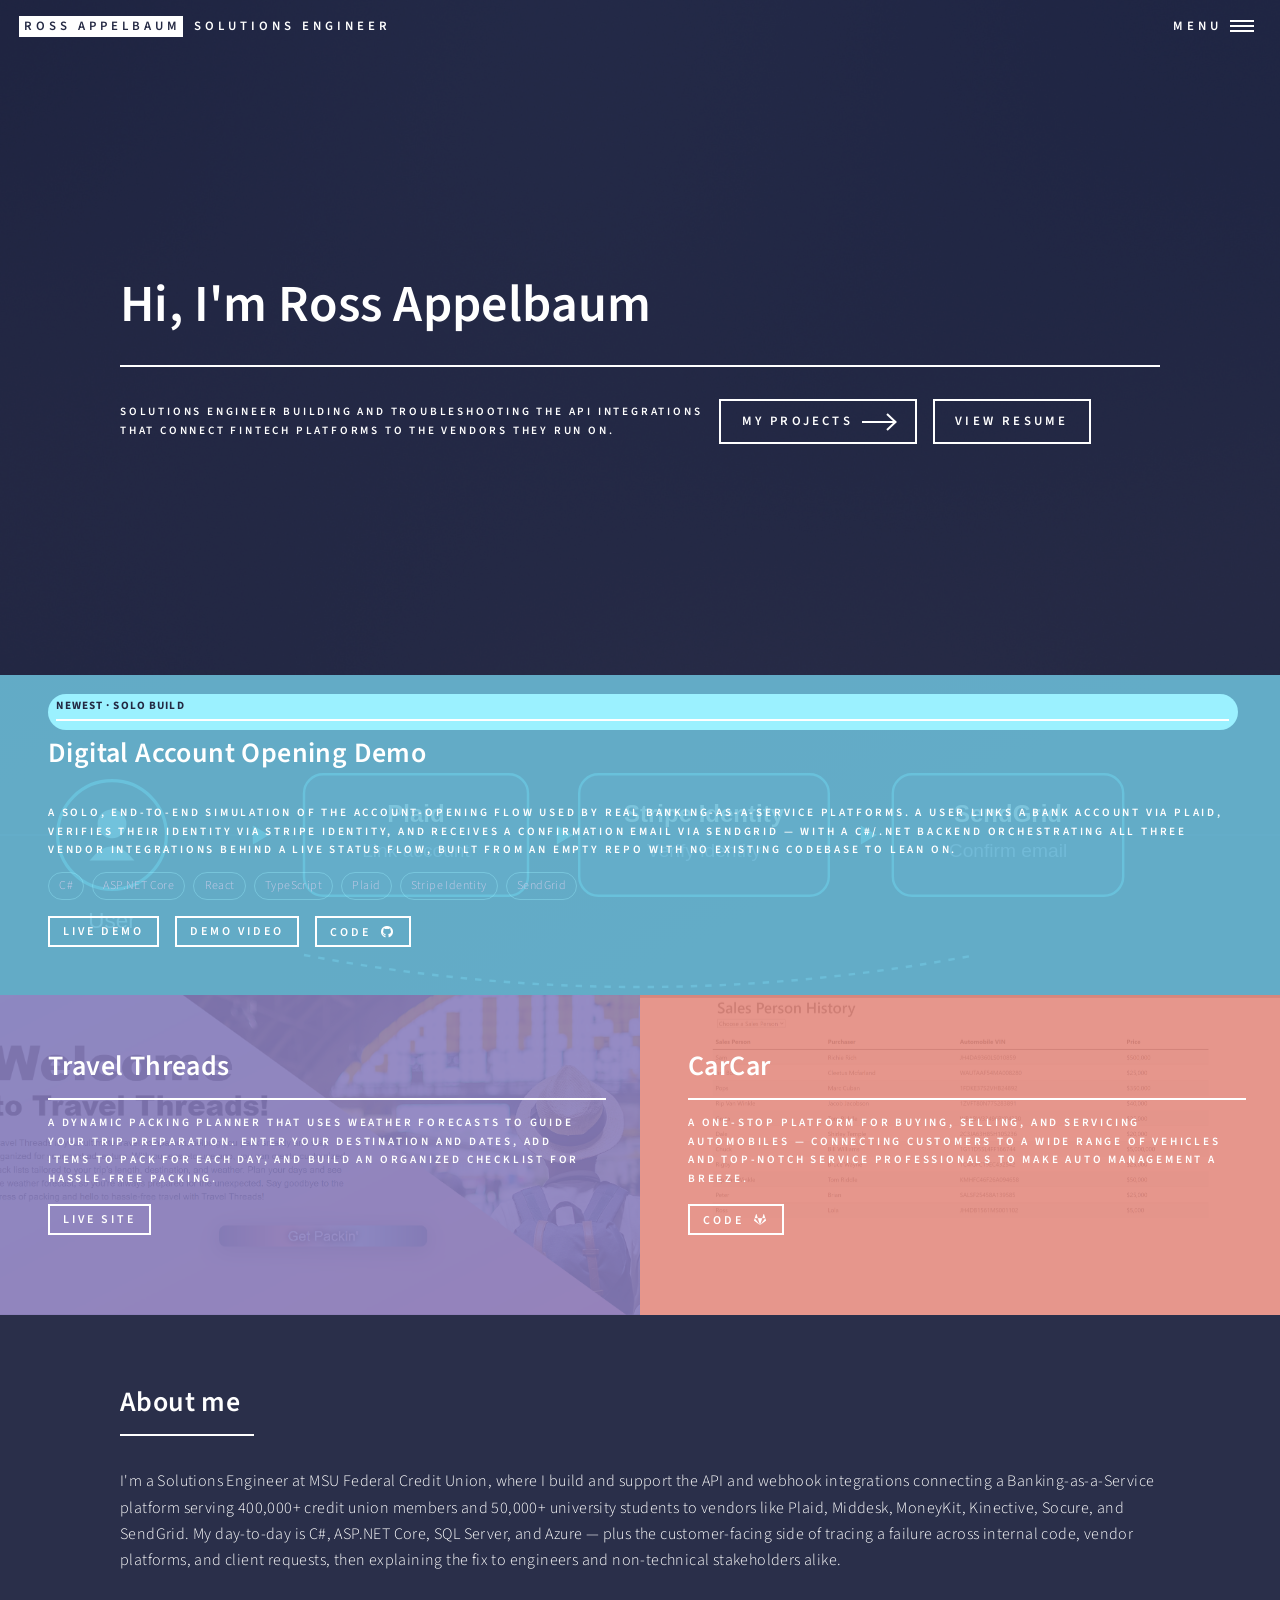
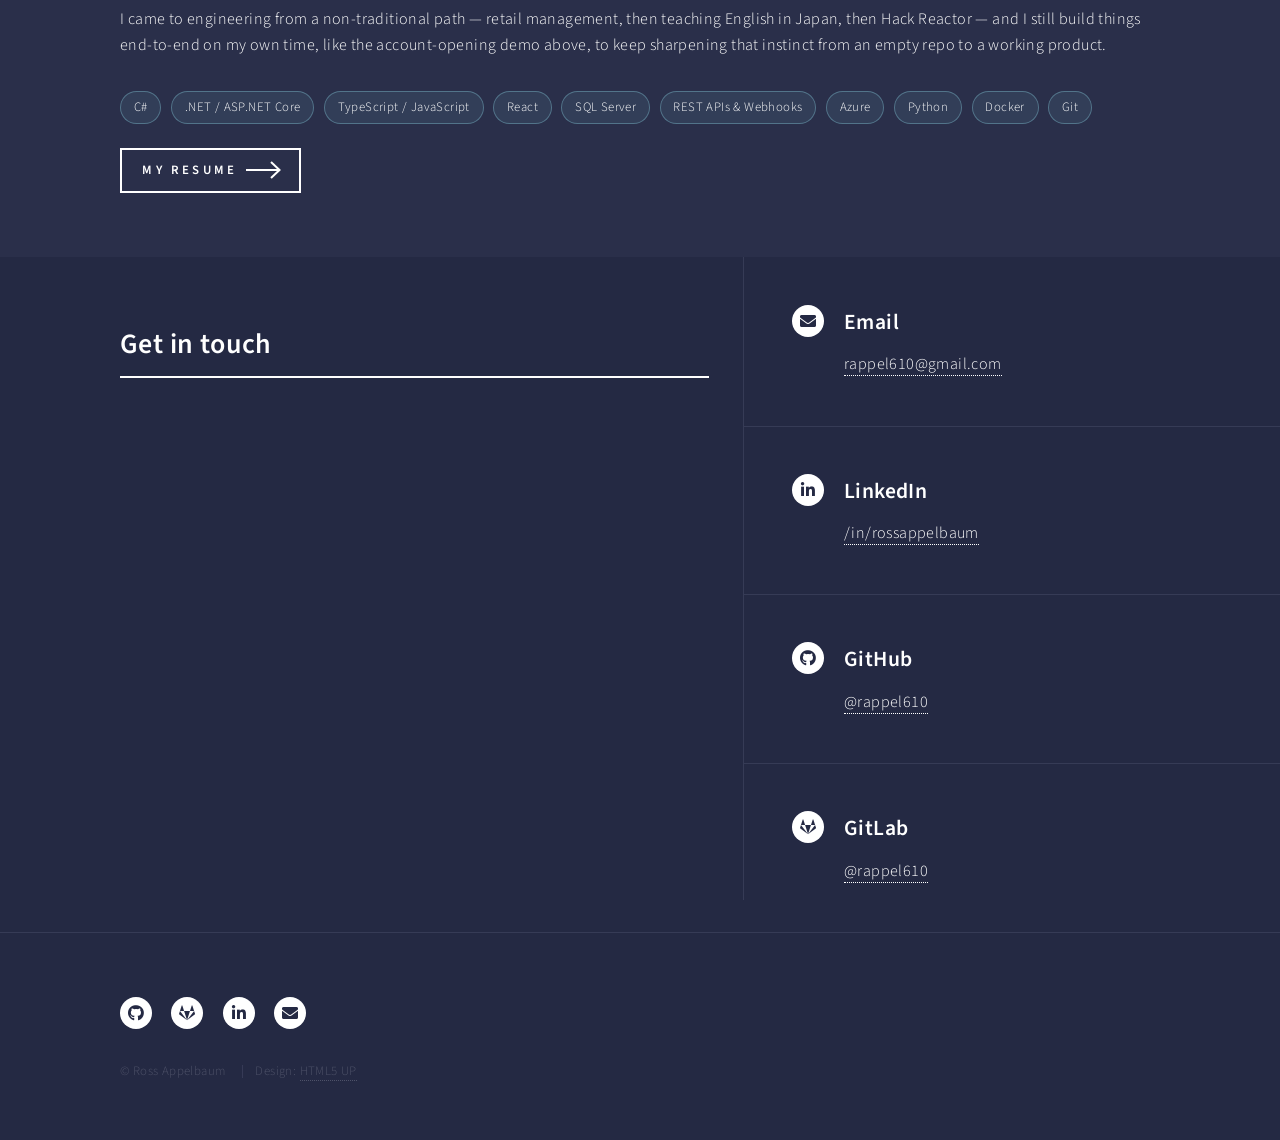
==== commit 588ddd18: "Refresh portfolio: add account-opening demo, rebuild resume page, responsive polish - Feature the ac" ====
--- a/index.html
+++ b/index.html
@@ -1,179 +1,209 @@
-<!DOCTYPE HTML>
-<!--
-	Forty by HTML5 UP
-	html5up.net | @ajlkn
-	Free for personal and commercial use under the CCA 3.0 license (html5up.net/license)
--->
-<html>
-	<head>
-		<title>Portfolio by Ross Appelbaum</title>
-		<meta charset="utf-8" />
-		<meta name="viewport" content="width=device-width, initial-scale=1, user-scalable=no" />
-		<link rel="stylesheet" href="assets/css/main.css" />
-		<noscript><link rel="stylesheet" href="assets/css/noscript.css" /></noscript>
-	</head>
-	<body class="is-preload">
-
-		<!-- Wrapper -->
-			<div id="wrapper">
-
-				<!-- Header -->
-					<header id="header" class="alt">
-						<a href="index.html" class="logo"><strong>Portfolio</strong> <span>by Ross Appelbaum</span></a>
-						<nav>
-							<a href="#menu">Menu</a>
-						</nav>
-					</header>
-
-				<!-- Menu -->
-					<nav id="menu">
-						<ul class="links">
-							<li><a href="index.html">Home</a></li>
-							<li><a href="landing.html">Resume</a></li>
-						</ul>
-					</nav>
-
-				<!-- Banner -->
-					<section id="banner" class="major">
-						<div class="inner">
-							<header class="major">
-								<h1>Hi, my name is Ross Appelbaum</h1>
-							</header>
-							<div class="content">
-								<p>A Passionate Software Engineer,<br />
-								Ready to Transform Challenges into Innovations</p>
-								<ul class="actions">
-									<li><a href="#one" class="button next scrolly">My projects</a></li>
-								</ul>
-							</div>
-						</div>
-					</section>
-
-				<!-- Main -->
-					<div id="main">
-
-						<!-- One -->
-							<section id="one" class="tiles">
-								<article>
-									<span class="image">
-										<img src="images/Travel_Threads.png" alt="" />
-									</span>
-									<header class="major">
-										<h3><a href="https://team124532813.gitlab.io/travel-threads/" class="link">Travel Threads</a></h3>
-										<p>Travel Threads is a dynamic packing planner that uses weather forecasts to guide your trip preparation. Simply enter your destination and dates, add items to pack for each day, and create an organized checklist for hassle-free packing.</p>
-									</header>
-								</article>
-								<article>
-									<span class="image">
-										<img src="images/CarCar.png" alt="" />
-									</span>
-									<header class="major">
-										<h3><a href="https://gitlab.com/rappel610/CarCar" class="link">CarCar</a></h3>
-										<p>CarCar is your one-stop solution for buying, selling, and servicing automobiles. This seamless application connects you to a wide range of vehicles and top-notch service professionals, making auto management a breeze.</p>
-									</header>
-								</article>
-								<article>
-									<span class="image">
-										<img src="images/Project_tracker.png" alt="" />
-									</span>
-									<header class="major">
-										<h3><a href="https://gitlab.com/rappel610/ProjectTracker" class="link">Project Tracker</a></h3>
-										<p>Project Tracker is a streamlined app designed to simplify your project management. Create projects, add tasks, and monitor progress in real-time, all in one convenient place for optimized productivity.</p>
-									</header>
-								</article>
-							</section>
-
-						<!-- Two -->
-							<section id="two">
-								<div class="inner">
-									<header class="major">
-										<h2>About me</h2>
-									</header>
-									<p>Having recently transitioned from the retail sector into tech, I am a newly minted software engineer, fresh off the intensive 19-week Hack Reactor bootcamp. Driven by a passion for innovation and problem-solving, I am eager to apply my skills to generate effective solutions in a collaborative team setting. With a mindset nurtured by my unique career path, I bring an unorthodox perspective and a relentless enthusiasm to the world of tech.</p>
-									<ul class="actions">
-										<li><a href="landing.html" class="button next">My Resume</a></li>
-									</ul>
-								</div>
-							</section>
-
-					</div>
-
-				<!-- Contact -->
-					<section id="contact">
-						<div class="inner">
-							<section>
-								<form method="post" action="#">
-									<div class="fields">
-										<div class="field half">
-											<label for="name">Name</label>
-											<input type="text" name="name" id="name" />
-										</div>
-										<div class="field half">
-											<label for="email">Email</label>
-											<input type="text" name="email" id="email" />
-										</div>
-										<div class="field">
-											<label for="message">Message</label>
-											<textarea name="message" id="message" rows="6"></textarea>
-										</div>
-									</div>
-									<ul class="actions">
-										<li><input type="submit" value="Send Message" class="primary" /></li>
-										<li><input type="reset" value="Clear" /></li>
-									</ul>
-								</form>
-							</section>
-							<section class="split">
-								<section>
-									<div class="contact-method">
-										<span class="icon solid alt fa-envelope"></span>
-										<h3>Email</h3>
-										<a href="#">rappel610@gmail.com</a>
-									</div>
-								</section>
-								<section>
-									<div class="contact-method">
-										<span class="icon solid alt fa-phone"></span>
-										<h3>Phone</h3>
-										<span>(518) 469-6217 </span>
-									</div>
-								</section>
-								<section>
-									<div class="contact-method">
-										<span class="icon solid alt fa-home"></span>
-										<h3>Address</h3>
-										<span>871 Welk Court<br />
-										Corolla, NC 27927<br />
-										United States of America</span>
-									</div>
-								</section>
-							</section>
-						</div>
-					</section>
-
-				<!-- Footer -->
-					<footer id="footer">
-						<div class="inner">
-							<ul class="icons">
-								<li><a href="https://gitlab.com/rappel610" class="icon brands alt fa-gitlab"><span class="label">GitLab</span></a></li>
-								<li><a href="https://www.linkedin.com/in/rossappelbaum/" class="icon brands alt fa-linkedin-in"><span class="label">LinkedIn</span></a></li>
-							</ul>
-							<ul class="copyright">
-								<li>Design: <a href="https://html5up.net">HTML5 UP</a></li>
-							</ul>
-						</div>
-					</footer>
-
-			</div>
-
-		<!-- Scripts -->
-			<script src="assets/js/jquery.min.js"></script>
-			<script src="assets/js/jquery.scrolly.min.js"></script>
-			<script src="assets/js/jquery.scrollex.min.js"></script>
-			<script src="assets/js/browser.min.js"></script>
-			<script src="assets/js/breakpoints.min.js"></script>
-			<script src="assets/js/util.js"></script>
-			<script src="assets/js/main.js"></script>
-
-	</body>
-</html>
+<!DOCTYPE HTML>
+<!--
+	Forty by HTML5 UP (html5up.net | @ajlkn), customized by Ross Appelbaum
+-->
+<html lang="en">
+	<head>
+		<title>Ross Appelbaum — Solutions Engineer | API Integrations</title>
+		<meta charset="utf-8" />
+		<meta name="viewport" content="width=device-width, initial-scale=1" />
+		<meta name="description" content="Ross Appelbaum is a Solutions Engineer specializing in REST API and webhook integrations across fintech and SaaS platforms — C#, .NET, React, and full-stack development." />
+		<link rel="stylesheet" href="assets/css/main.css" />
+		<link rel="stylesheet" href="assets/css/custom.css" />
+		<noscript><link rel="stylesheet" href="assets/css/noscript.css" /></noscript>
+	</head>
+	<body class="is-preload">
+
+		<!-- Wrapper -->
+			<div id="wrapper">
+
+				<!-- Header -->
+					<header id="header" class="alt">
+						<a href="index.html" class="logo"><strong>Ross Appelbaum</strong> <span>Solutions Engineer</span></a>
+						<nav>
+							<a href="#menu">Menu</a>
+						</nav>
+					</header>
+
+				<!-- Menu -->
+					<nav id="menu">
+						<ul class="links">
+							<li><a href="index.html">Home</a></li>
+							<li><a href="index.html#projects">Projects</a></li>
+							<li><a href="index.html#about">About</a></li>
+							<li><a href="landing.html">Resume</a></li>
+						</ul>
+					</nav>
+
+				<!-- Banner -->
+					<section id="banner" class="major">
+						<div class="inner">
+							<header class="major">
+								<h1>Hi, I'm Ross Appelbaum</h1>
+							</header>
+							<div class="content">
+								<p>Solutions Engineer building and troubleshooting the API integrations<br />
+								that connect fintech platforms to the vendors they run on.</p>
+								<ul class="actions">
+									<li><a href="#projects" class="button next scrolly">My projects</a></li>
+									<li><a href="landing.html" class="button">View resume</a></li>
+								</ul>
+							</div>
+						</div>
+					</section>
+
+				<!-- Main -->
+					<div id="main">
+
+						<!-- Projects -->
+							<section id="projects" class="tiles">
+
+								<article class="featured">
+									<span class="image">
+										<img src="images/account-opening-demo.svg" alt="Architecture diagram: user onboarding flowing through Plaid, Stripe Identity, and SendGrid, orchestrated by a .NET backend" />
+									</span>
+									<header class="major">
+										<span class="tag">Newest &middot; Solo build</span>
+										<h3><a href="https://account-opening-demo.vercel.app" class="link">Digital Account Opening Demo</a></h3>
+										<p>A solo, end-to-end simulation of the account-opening flow used by real Banking-as-a-Service platforms. A user links a bank account via <strong>Plaid</strong>, verifies their identity via <strong>Stripe Identity</strong>, and receives a confirmation email via <strong>SendGrid</strong> &mdash; with a C#/.NET backend orchestrating all three vendor integrations behind a live status flow, built from an empty repo with no existing codebase to lean on.</p>
+										<ul class="tech-tags">
+											<li>C#</li>
+											<li>ASP.NET Core</li>
+											<li>React</li>
+											<li>TypeScript</li>
+											<li>Plaid</li>
+											<li>Stripe Identity</li>
+											<li>SendGrid</li>
+										</ul>
+										<ul class="actions project-links">
+											<li><a href="https://account-opening-demo.vercel.app" class="button small">Live demo</a></li>
+											<li><a href="https://www.loom.com/share/77f9d7dae4f040028c70ca4e279f3c4c" class="button small">Demo video</a></li>
+											<li><a href="https://github.com/rappel610/account-opening-demo" class="button small alt">Code <span class="icon brands fa-github"></span></a></li>
+										</ul>
+									</header>
+								</article>
+
+								<article>
+									<span class="image">
+										<img src="images/Travel_Threads.png" alt="" loading="lazy" />
+									</span>
+									<header class="major">
+										<h3><a href="https://team124532813.gitlab.io/travel-threads/" class="link">Travel Threads</a></h3>
+										<p>A dynamic packing planner that uses weather forecasts to guide your trip preparation. Enter your destination and dates, add items to pack for each day, and build an organized checklist for hassle-free packing.</p>
+										<ul class="actions project-links">
+											<li><a href="https://team124532813.gitlab.io/travel-threads/" class="button small">Live site</a></li>
+										</ul>
+									</header>
+								</article>
+
+								<article>
+									<span class="image">
+										<img src="images/CarCar.png" alt="" loading="lazy" />
+									</span>
+									<header class="major">
+										<h3><a href="https://gitlab.com/rappel610/CarCar" class="link">CarCar</a></h3>
+										<p>A one-stop platform for buying, selling, and servicing automobiles &mdash; connecting customers to a wide range of vehicles and top-notch service professionals to make auto management a breeze.</p>
+										<ul class="actions project-links">
+											<li><a href="https://gitlab.com/rappel610/CarCar" class="button small alt">Code <span class="icon brands fa-gitlab"></span></a></li>
+										</ul>
+									</header>
+								</article>
+
+							</section>
+
+						<!-- About -->
+							<section id="about">
+								<div class="inner">
+									<header class="major">
+										<h2>About me</h2>
+									</header>
+									<p>I'm a Solutions Engineer at MSU Federal Credit Union, where I build and support the API and webhook integrations connecting a Banking-as-a-Service platform serving 400,000+ credit union members and 50,000+ university students to vendors like Plaid, Middesk, MoneyKit, Kinective, Socure, and SendGrid. My day-to-day is C#, ASP.NET Core, SQL Server, and Azure &mdash; plus the customer-facing side of tracing a failure across internal code, vendor platforms, and client requests, then explaining the fix to engineers and non-technical stakeholders alike.</p>
+									<p>I came to engineering from a non-traditional path &mdash; retail management, then teaching English in Japan, then Hack Reactor &mdash; and I still build things end-to-end on my own time, like the account-opening demo above, to keep sharpening that instinct from an empty repo to a working product.</p>
+									<ul class="skills">
+										<li>C#</li>
+										<li>.NET / ASP.NET Core</li>
+										<li>TypeScript / JavaScript</li>
+										<li>React</li>
+										<li>SQL Server</li>
+										<li>REST APIs &amp; Webhooks</li>
+										<li>Azure</li>
+										<li>Python</li>
+										<li>Docker</li>
+										<li>Git</li>
+									</ul>
+									<ul class="actions">
+										<li><a href="landing.html" class="button next">My Resume</a></li>
+									</ul>
+								</div>
+							</section>
+
+					</div>
+
+				<!-- Contact -->
+					<section id="contact">
+						<div class="inner">
+							<header class="major">
+								<h2>Get in touch</h2>
+							</header>
+							<section class="split contact-cards">
+								<section>
+									<div class="contact-method">
+										<span class="icon solid alt fa-envelope"></span>
+										<h3>Email</h3>
+										<a href="mailto:rappel610@gmail.com">rappel610@gmail.com</a>
+									</div>
+								</section>
+								<section>
+									<div class="contact-method">
+										<span class="icon brands alt fa-linkedin-in"></span>
+										<h3>LinkedIn</h3>
+										<a href="https://www.linkedin.com/in/rossappelbaum/" target="_blank" rel="noopener">/in/rossappelbaum</a>
+									</div>
+								</section>
+								<section>
+									<div class="contact-method">
+										<span class="icon brands alt fa-github"></span>
+										<h3>GitHub</h3>
+										<a href="https://github.com/rappel610" target="_blank" rel="noopener">@rappel610</a>
+									</div>
+								</section>
+								<section>
+									<div class="contact-method">
+										<span class="icon brands alt fa-gitlab"></span>
+										<h3>GitLab</h3>
+										<a href="https://gitlab.com/rappel610" target="_blank" rel="noopener">@rappel610</a>
+									</div>
+								</section>
+							</section>
+						</div>
+					</section>
+
+				<!-- Footer -->
+					<footer id="footer">
+						<div class="inner">
+							<ul class="icons">
+								<li><a href="https://github.com/rappel610" class="icon brands alt fa-github" target="_blank" rel="noopener"><span class="label">GitHub</span></a></li>
+								<li><a href="https://gitlab.com/rappel610" class="icon brands alt fa-gitlab" target="_blank" rel="noopener"><span class="label">GitLab</span></a></li>
+								<li><a href="https://www.linkedin.com/in/rossappelbaum/" class="icon brands alt fa-linkedin-in" target="_blank" rel="noopener"><span class="label">LinkedIn</span></a></li>
+								<li><a href="mailto:rappel610@gmail.com" class="icon solid alt fa-envelope"><span class="label">Email</span></a></li>
+							</ul>
+							<ul class="copyright">
+								<li>&copy; Ross Appelbaum</li>
+								<li>Design: <a href="https://html5up.net">HTML5 UP</a></li>
+							</ul>
+						</div>
+					</footer>
+
+			</div>
+
+		<!-- Scripts -->
+			<script src="assets/js/jquery.min.js"></script>
+			<script src="assets/js/jquery.scrolly.min.js"></script>
+			<script src="assets/js/jquery.scrollex.min.js"></script>
+			<script src="assets/js/browser.min.js"></script>
+			<script src="assets/js/breakpoints.min.js"></script>
+			<script src="assets/js/util.js"></script>
+			<script src="assets/js/main.js"></script>
+
+	</body>
+</html>
--- a/assets/css/custom.css
+++ b/assets/css/custom.css
@@ -0,0 +1,285 @@
+/*
+	Custom overrides on top of the Forty template.
+	Palette follows the template's existing navy/cyan theme
+	(#242943 navy, #9bf1ff / #53e3fb cyan).
+*/
+
+/* Responsive images everywhere, no layout blowouts */
+#projects img,
+#resume img {
+	max-width: 100%;
+	height: auto;
+	display: block;
+}
+
+/* ---------- Projects / tiles ---------- */
+
+#projects.tiles > article.featured {
+	width: 100%;
+}
+
+#projects.tiles > article:not(.featured) {
+	width: 50%;
+}
+
+#projects.tiles > article.featured .image img {
+	width: 100%;
+	object-fit: cover;
+}
+
+.tag {
+	display: inline-block;
+	font-size: 0.7rem;
+	letter-spacing: 0.1em;
+	text-transform: uppercase;
+	color: #242943;
+	background: #9bf1ff;
+	padding: 0.3em 0.75em;
+	border-radius: 999px;
+	margin-bottom: 0.75em;
+	font-weight: 700;
+}
+
+ul.tech-tags {
+	list-style: none;
+	display: flex;
+	flex-wrap: wrap;
+	gap: 0.5em;
+	margin: 0.75em 0 1em 0;
+	padding: 0;
+}
+
+ul.tech-tags li {
+	font-size: 0.75rem;
+	color: #c7cbe8;
+	border: 1px solid rgba(155, 241, 255, 0.35);
+	border-radius: 999px;
+	padding: 0.25em 0.85em;
+}
+
+ul.actions.project-links {
+	margin-top: 1em;
+}
+
+ul.actions.project-links .button.small {
+	font-size: 0.75rem;
+	height: 2.6em;
+	line-height: 2.6em;
+	padding: 0 1.25em;
+}
+
+ul.actions.project-links .button.small .icon {
+	margin-left: 0.4em;
+}
+
+#projects.tiles > article {
+	transition: transform 0.3s ease;
+}
+
+#projects.tiles > article:hover {
+	transform: translateY(-4px);
+}
+
+/* ---------- About / skills ---------- */
+
+ul.skills {
+	list-style: none;
+	display: flex;
+	flex-wrap: wrap;
+	gap: 0.6em;
+	padding: 0;
+	margin: 1.5em 0;
+}
+
+ul.skills li {
+	background: rgba(155, 241, 255, 0.08);
+	border: 1px solid rgba(155, 241, 255, 0.3);
+	color: #ffffff;
+	font-size: 0.8rem;
+	padding: 0.4em 1em;
+	border-radius: 999px;
+}
+
+/* ---------- Contact cards ---------- */
+
+.contact-cards .contact-method a {
+	word-break: break-word;
+}
+
+/* ---------- Resume page ---------- */
+
+.resume-banner .resume-title {
+	color: #9bf1ff;
+	font-size: 1.1rem;
+	letter-spacing: 0.02em;
+	margin-top: 0.5em;
+}
+
+ul.resume-contact-line {
+	list-style: none;
+	display: flex;
+	flex-wrap: wrap;
+	justify-content: center;
+	gap: 0.5em 1.25em;
+	padding: 0;
+	margin: 1.25em 0 0 0;
+	font-size: 0.9rem;
+}
+
+ul.resume-contact-line li {
+	color: #c7cbe8;
+}
+
+.resume-section {
+	margin-bottom: 2.5em;
+}
+
+.resume-section > h2 {
+	border-bottom: 1px solid rgba(155, 241, 255, 0.25);
+	padding-bottom: 0.4em;
+	margin-bottom: 1em;
+}
+
+.resume-summary {
+	font-size: 1.05rem;
+	line-height: 1.7;
+}
+
+.skills-grid {
+	display: grid;
+	grid-template-columns: repeat(2, 1fr);
+	gap: 1.5em 2em;
+}
+
+.skills-grid h4 {
+	color: #9bf1ff;
+	margin-bottom: 0.35em;
+	font-size: 0.85rem;
+	text-transform: uppercase;
+	letter-spacing: 0.06em;
+}
+
+.skills-grid p {
+	margin: 0;
+}
+
+.resume-entry {
+	margin-bottom: 1.75em;
+	padding-left: 1.25em;
+	border-left: 2px solid rgba(155, 241, 255, 0.3);
+}
+
+.resume-entry.compact {
+	margin-bottom: 1em;
+}
+
+.resume-entry-header {
+	display: flex;
+	flex-wrap: wrap;
+	align-items: baseline;
+	justify-content: space-between;
+	gap: 0.5em;
+}
+
+.resume-entry-header h3 {
+	margin: 0;
+}
+
+.resume-dates {
+	color: #9bf1ff;
+	font-size: 0.85rem;
+	white-space: nowrap;
+}
+
+.resume-entry-sub {
+	color: #9ba3d1;
+	font-weight: 600;
+	margin: 0.15em 0 0.75em 0;
+}
+
+.resume-entry ul {
+	margin: 0;
+	padding-left: 1.1em;
+}
+
+.resume-entry ul li {
+	margin-bottom: 0.5em;
+	line-height: 1.55;
+}
+
+/* ---------- Responsive tightening ---------- */
+
+@media screen and (max-width: 980px) {
+	#projects.tiles > article.featured {
+		width: 100% !important;
+	}
+
+	#projects.tiles > article:not(.featured) {
+		width: 50% !important;
+	}
+}
+
+@media screen and (max-width: 736px) {
+	.skills-grid {
+		grid-template-columns: 1fr;
+	}
+
+	ul.actions.project-links {
+		flex-direction: column;
+	}
+
+	ul.actions.project-links li {
+		width: 100%;
+	}
+
+	ul.actions.project-links .button.small {
+		width: 100%;
+		text-align: center;
+	}
+
+	.resume-entry-header {
+		flex-direction: column;
+		gap: 0.15em;
+	}
+}
+
+@media screen and (max-width: 480px) {
+	#projects.tiles > article,
+	#projects.tiles > article.featured,
+	#projects.tiles > article:not(.featured) {
+		width: 100% !important;
+	}
+
+	ul.resume-contact-line {
+		flex-direction: column;
+		align-items: center;
+		gap: 0.4em;
+	}
+
+	.tag {
+		font-size: 0.65rem;
+	}
+
+	#banner ul.actions,
+	#about ul.actions {
+		flex-direction: column;
+		margin-left: 0;
+		width: 100%;
+	}
+
+	#banner ul.actions li,
+	#about ul.actions li {
+		padding: 0.6em 0 0 0;
+		width: 100%;
+	}
+
+	#banner ul.actions li:first-child,
+	#about ul.actions li:first-child {
+		padding-top: 0;
+	}
+
+	#banner ul.actions .button,
+	#about ul.actions .button {
+		width: 100%;
+	}
+}
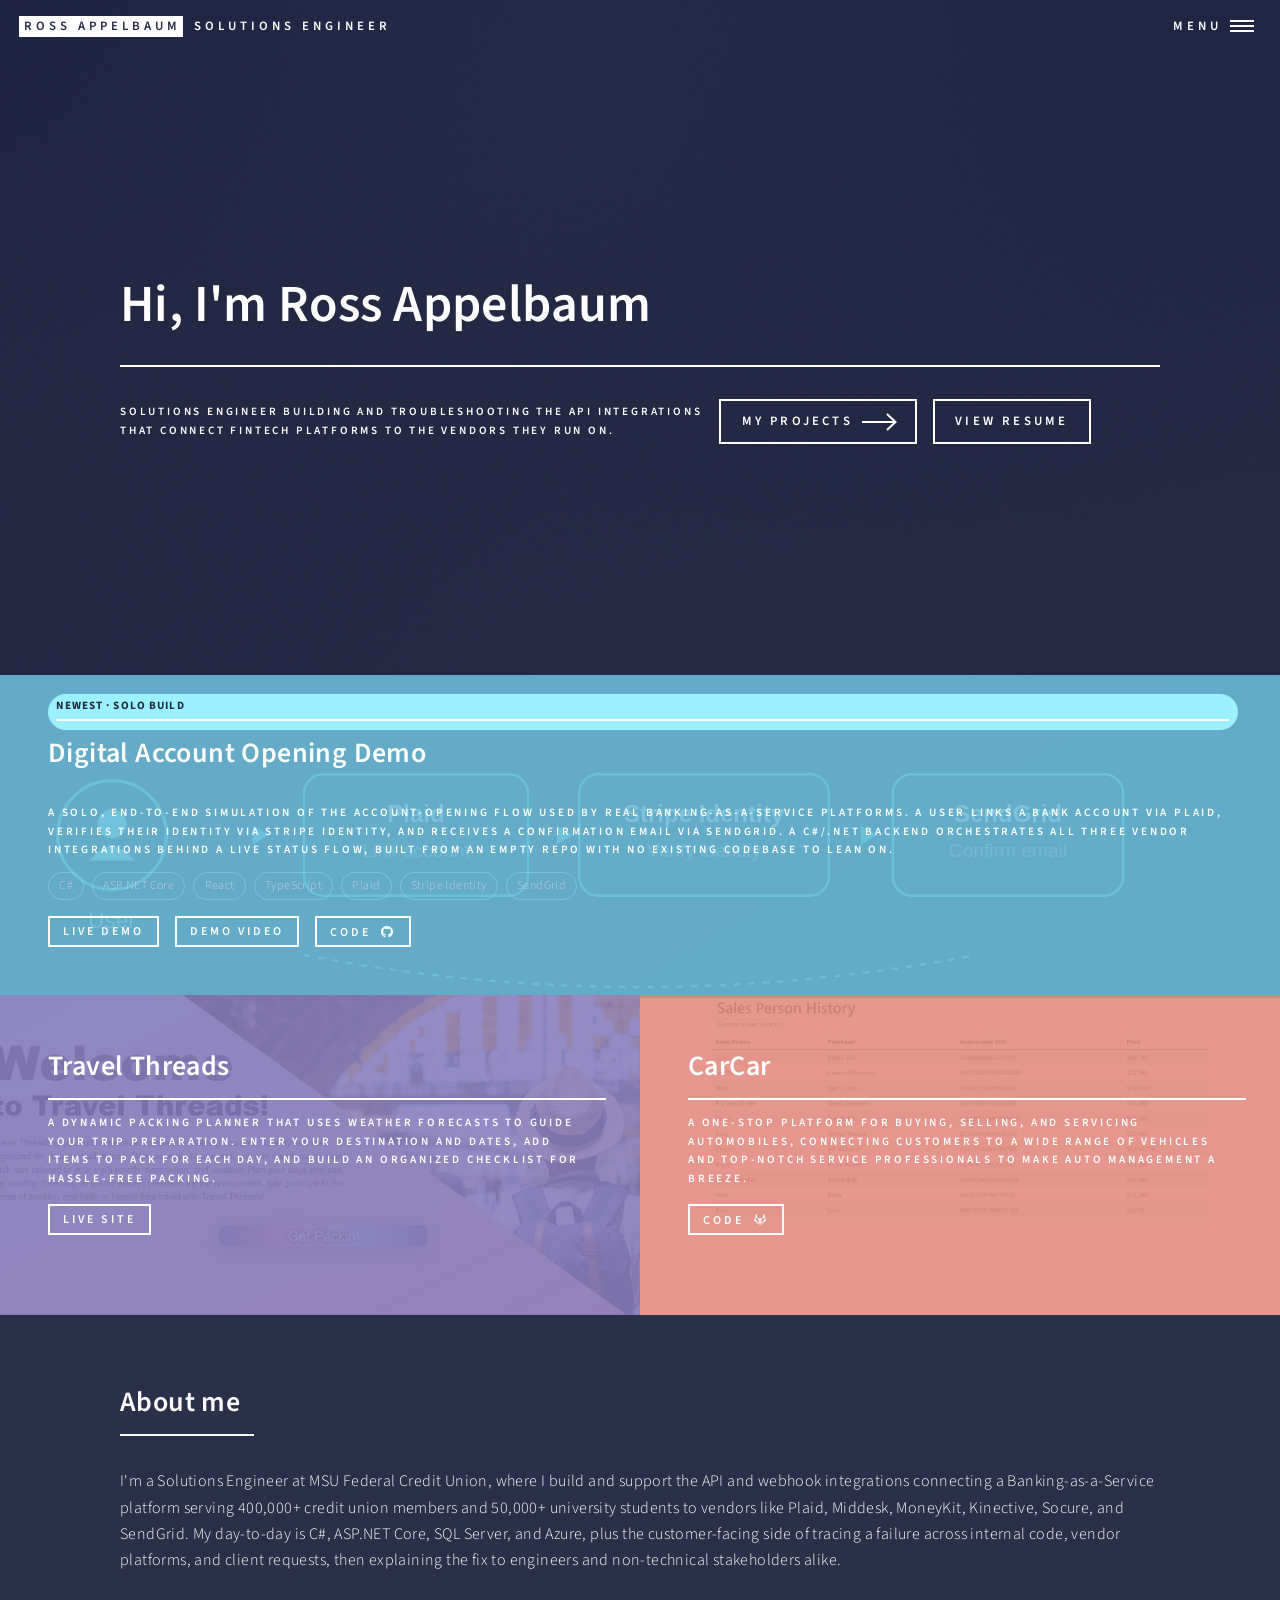
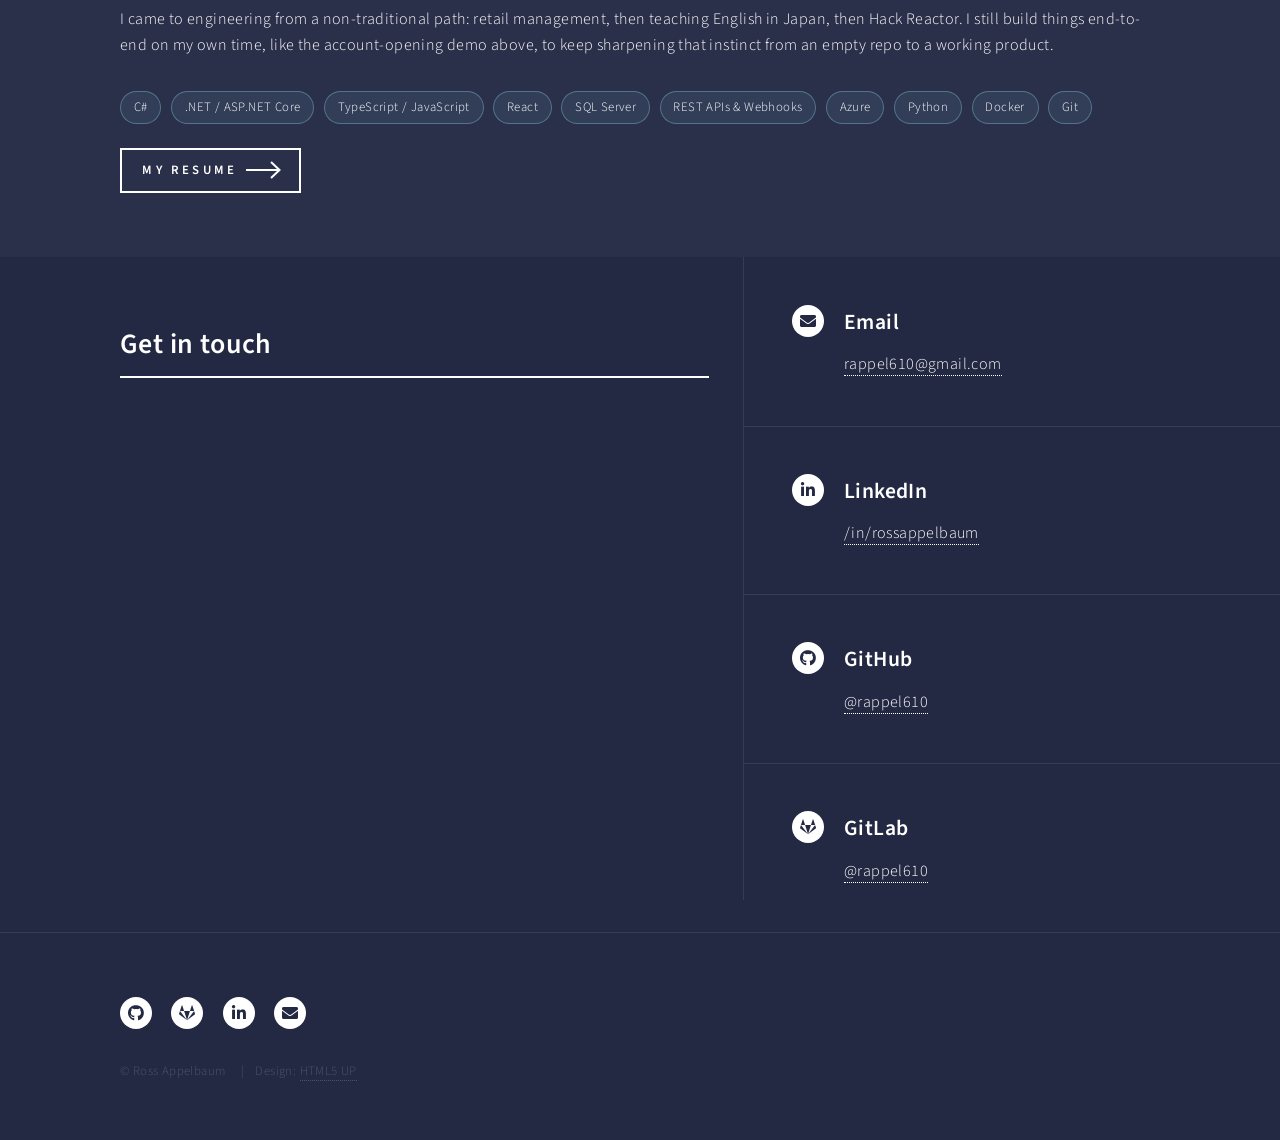
==== commit a2b0abcd: "Fix unclickable project links and drop em-dashes from copy The template's tile JS cloned each card's" ====
--- a/index.html
+++ b/index.html
@@ -4,10 +4,10 @@
 -->
 <html lang="en">
 	<head>
-		<title>Ross Appelbaum — Solutions Engineer | API Integrations</title>
+		<title>Ross Appelbaum | Solutions Engineer, API Integrations</title>
 		<meta charset="utf-8" />
 		<meta name="viewport" content="width=device-width, initial-scale=1" />
-		<meta name="description" content="Ross Appelbaum is a Solutions Engineer specializing in REST API and webhook integrations across fintech and SaaS platforms — C#, .NET, React, and full-stack development." />
+		<meta name="description" content="Ross Appelbaum is a Solutions Engineer specializing in REST API and webhook integrations across fintech and SaaS platforms, with hands-on C#, .NET, React, and full-stack development experience." />
 		<link rel="stylesheet" href="assets/css/main.css" />
 		<link rel="stylesheet" href="assets/css/custom.css" />
 		<noscript><link rel="stylesheet" href="assets/css/noscript.css" /></noscript>
@@ -64,8 +64,8 @@
 									</span>
 									<header class="major">
 										<span class="tag">Newest &middot; Solo build</span>
-										<h3><a href="https://account-opening-demo.vercel.app" class="link">Digital Account Opening Demo</a></h3>
-										<p>A solo, end-to-end simulation of the account-opening flow used by real Banking-as-a-Service platforms. A user links a bank account via <strong>Plaid</strong>, verifies their identity via <strong>Stripe Identity</strong>, and receives a confirmation email via <strong>SendGrid</strong> &mdash; with a C#/.NET backend orchestrating all three vendor integrations behind a live status flow, built from an empty repo with no existing codebase to lean on.</p>
+										<h3><a href="https://account-opening-demo.vercel.app" target="_blank" rel="noopener">Digital Account Opening Demo</a></h3>
+										<p>A solo, end-to-end simulation of the account-opening flow used by real Banking-as-a-Service platforms. A user links a bank account via <strong>Plaid</strong>, verifies their identity via <strong>Stripe Identity</strong>, and receives a confirmation email via <strong>SendGrid</strong>. A C#/.NET backend orchestrates all three vendor integrations behind a live status flow, built from an empty repo with no existing codebase to lean on.</p>
 										<ul class="tech-tags">
 											<li>C#</li>
 											<li>ASP.NET Core</li>
@@ -76,9 +76,9 @@
 											<li>SendGrid</li>
 										</ul>
 										<ul class="actions project-links">
-											<li><a href="https://account-opening-demo.vercel.app" class="button small">Live demo</a></li>
-											<li><a href="https://www.loom.com/share/77f9d7dae4f040028c70ca4e279f3c4c" class="button small">Demo video</a></li>
-											<li><a href="https://github.com/rappel610/account-opening-demo" class="button small alt">Code <span class="icon brands fa-github"></span></a></li>
+											<li><a href="https://account-opening-demo.vercel.app" class="button small" target="_blank" rel="noopener">Live demo</a></li>
+											<li><a href="https://www.loom.com/share/77f9d7dae4f040028c70ca4e279f3c4c" class="button small" target="_blank" rel="noopener">Demo video</a></li>
+											<li><a href="https://github.com/rappel610/account-opening-demo" class="button small alt" target="_blank" rel="noopener">Code <span class="icon brands fa-github"></span></a></li>
 										</ul>
 									</header>
 								</article>
@@ -88,10 +88,10 @@
 										<img src="images/Travel_Threads.png" alt="" loading="lazy" />
 									</span>
 									<header class="major">
-										<h3><a href="https://team124532813.gitlab.io/travel-threads/" class="link">Travel Threads</a></h3>
+										<h3><a href="https://team124532813.gitlab.io/travel-threads/" target="_blank" rel="noopener">Travel Threads</a></h3>
 										<p>A dynamic packing planner that uses weather forecasts to guide your trip preparation. Enter your destination and dates, add items to pack for each day, and build an organized checklist for hassle-free packing.</p>
 										<ul class="actions project-links">
-											<li><a href="https://team124532813.gitlab.io/travel-threads/" class="button small">Live site</a></li>
+											<li><a href="https://team124532813.gitlab.io/travel-threads/" class="button small" target="_blank" rel="noopener">Live site</a></li>
 										</ul>
 									</header>
 								</article>
@@ -101,10 +101,10 @@
 										<img src="images/CarCar.png" alt="" loading="lazy" />
 									</span>
 									<header class="major">
-										<h3><a href="https://gitlab.com/rappel610/CarCar" class="link">CarCar</a></h3>
-										<p>A one-stop platform for buying, selling, and servicing automobiles &mdash; connecting customers to a wide range of vehicles and top-notch service professionals to make auto management a breeze.</p>
+										<h3><a href="https://gitlab.com/rappel610/CarCar" target="_blank" rel="noopener">CarCar</a></h3>
+										<p>A one-stop platform for buying, selling, and servicing automobiles, connecting customers to a wide range of vehicles and top-notch service professionals to make auto management a breeze.</p>
 										<ul class="actions project-links">
-											<li><a href="https://gitlab.com/rappel610/CarCar" class="button small alt">Code <span class="icon brands fa-gitlab"></span></a></li>
+											<li><a href="https://gitlab.com/rappel610/CarCar" class="button small alt" target="_blank" rel="noopener">Code <span class="icon brands fa-gitlab"></span></a></li>
 										</ul>
 									</header>
 								</article>
@@ -117,8 +117,8 @@
 									<header class="major">
 										<h2>About me</h2>
 									</header>
-									<p>I'm a Solutions Engineer at MSU Federal Credit Union, where I build and support the API and webhook integrations connecting a Banking-as-a-Service platform serving 400,000+ credit union members and 50,000+ university students to vendors like Plaid, Middesk, MoneyKit, Kinective, Socure, and SendGrid. My day-to-day is C#, ASP.NET Core, SQL Server, and Azure &mdash; plus the customer-facing side of tracing a failure across internal code, vendor platforms, and client requests, then explaining the fix to engineers and non-technical stakeholders alike.</p>
-									<p>I came to engineering from a non-traditional path &mdash; retail management, then teaching English in Japan, then Hack Reactor &mdash; and I still build things end-to-end on my own time, like the account-opening demo above, to keep sharpening that instinct from an empty repo to a working product.</p>
+									<p>I'm a Solutions Engineer at MSU Federal Credit Union, where I build and support the API and webhook integrations connecting a Banking-as-a-Service platform serving 400,000+ credit union members and 50,000+ university students to vendors like Plaid, Middesk, MoneyKit, Kinective, Socure, and SendGrid. My day-to-day is C#, ASP.NET Core, SQL Server, and Azure, plus the customer-facing side of tracing a failure across internal code, vendor platforms, and client requests, then explaining the fix to engineers and non-technical stakeholders alike.</p>
+									<p>I came to engineering from a non-traditional path: retail management, then teaching English in Japan, then Hack Reactor. I still build things end-to-end on my own time, like the account-opening demo above, to keep sharpening that instinct from an empty repo to a working product.</p>
 									<ul class="skills">
 										<li>C#</li>
 										<li>.NET / ASP.NET Core</li>
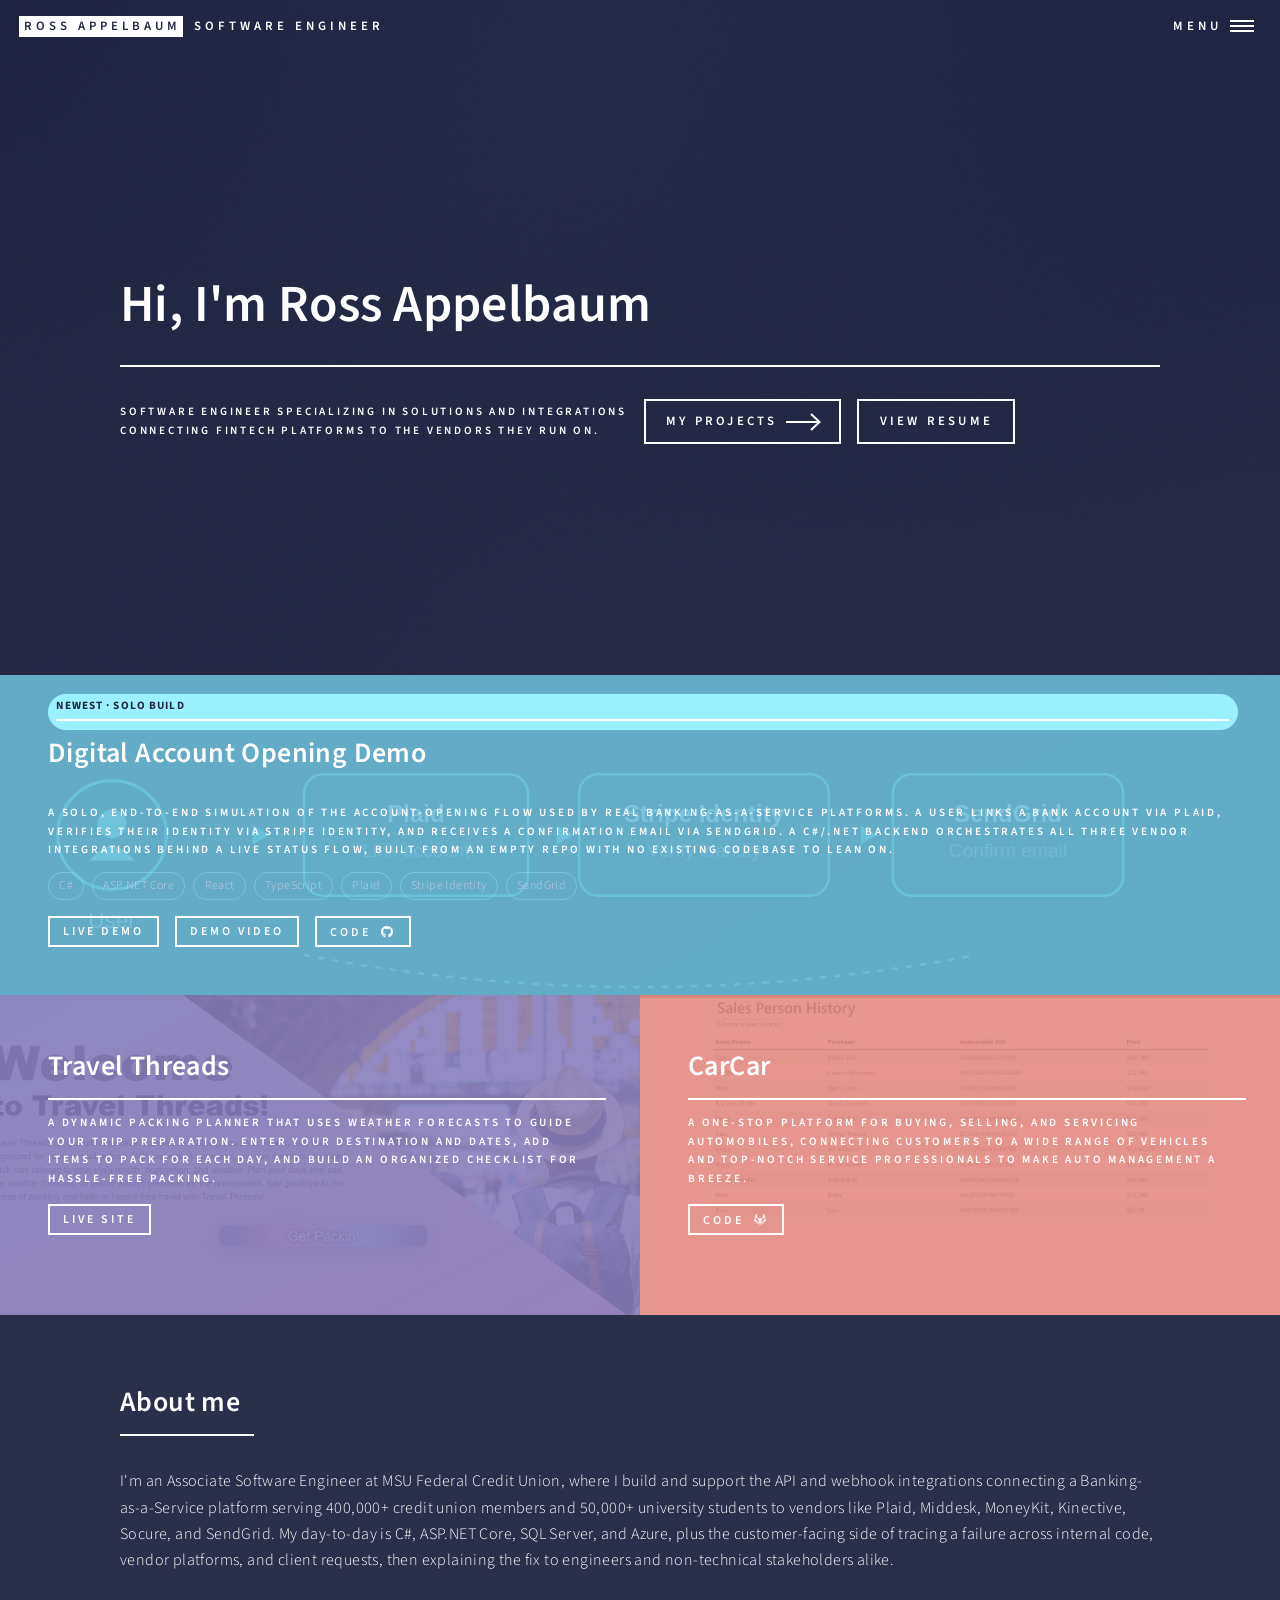
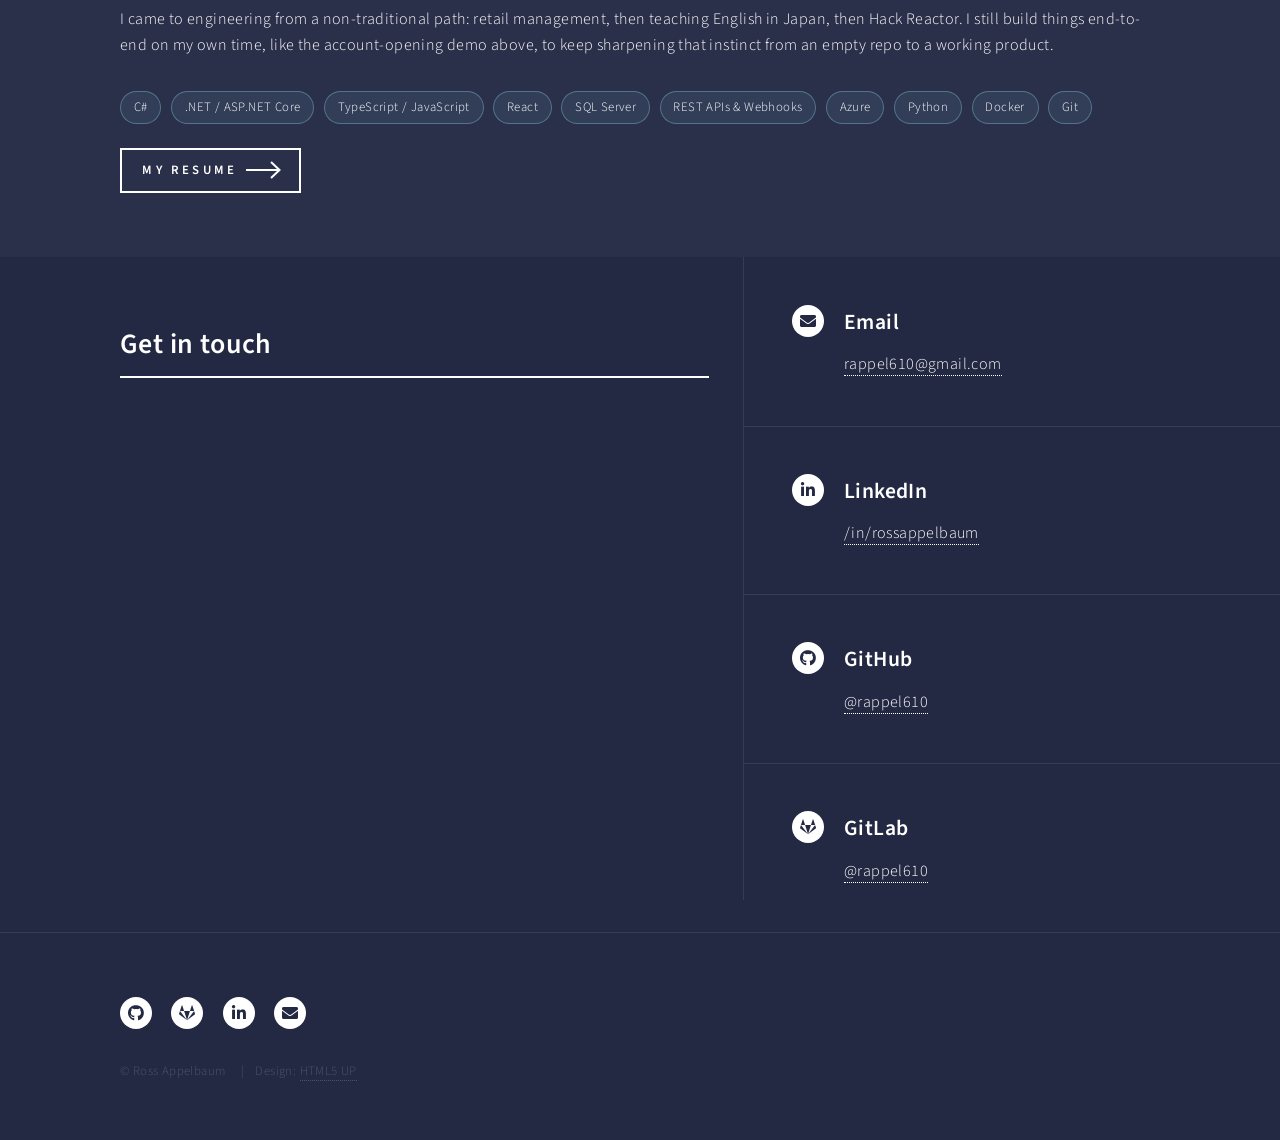
==== commit 7a50ba01: "Correct headline to Software Engineer, not Solutions Engineer Actual title at MSU FCU is Associate S" ====
--- a/index.html
+++ b/index.html
@@ -4,10 +4,10 @@
 -->
 <html lang="en">
 	<head>
-		<title>Ross Appelbaum | Solutions Engineer, API Integrations</title>
+		<title>Ross Appelbaum | Software Engineer, Solutions &amp; Integrations</title>
 		<meta charset="utf-8" />
 		<meta name="viewport" content="width=device-width, initial-scale=1" />
-		<meta name="description" content="Ross Appelbaum is a Solutions Engineer specializing in REST API and webhook integrations across fintech and SaaS platforms, with hands-on C#, .NET, React, and full-stack development experience." />
+		<meta name="description" content="Ross Appelbaum is a Software Engineer specializing in solutions and API integrations across fintech and SaaS platforms, with hands-on C#, .NET, React, and full-stack development experience." />
 		<link rel="stylesheet" href="assets/css/main.css" />
 		<link rel="stylesheet" href="assets/css/custom.css" />
 		<noscript><link rel="stylesheet" href="assets/css/noscript.css" /></noscript>
@@ -19,7 +19,7 @@
 
 				<!-- Header -->
 					<header id="header" class="alt">
-						<a href="index.html" class="logo"><strong>Ross Appelbaum</strong> <span>Solutions Engineer</span></a>
+						<a href="index.html" class="logo"><strong>Ross Appelbaum</strong> <span>Software Engineer</span></a>
 						<nav>
 							<a href="#menu">Menu</a>
 						</nav>
@@ -42,8 +42,8 @@
 								<h1>Hi, I'm Ross Appelbaum</h1>
 							</header>
 							<div class="content">
-								<p>Solutions Engineer building and troubleshooting the API integrations<br />
-								that connect fintech platforms to the vendors they run on.</p>
+								<p>Software Engineer specializing in solutions and integrations<br />
+								connecting fintech platforms to the vendors they run on.</p>
 								<ul class="actions">
 									<li><a href="#projects" class="button next scrolly">My projects</a></li>
 									<li><a href="landing.html" class="button">View resume</a></li>
@@ -117,7 +117,7 @@
 									<header class="major">
 										<h2>About me</h2>
 									</header>
-									<p>I'm a Solutions Engineer at MSU Federal Credit Union, where I build and support the API and webhook integrations connecting a Banking-as-a-Service platform serving 400,000+ credit union members and 50,000+ university students to vendors like Plaid, Middesk, MoneyKit, Kinective, Socure, and SendGrid. My day-to-day is C#, ASP.NET Core, SQL Server, and Azure, plus the customer-facing side of tracing a failure across internal code, vendor platforms, and client requests, then explaining the fix to engineers and non-technical stakeholders alike.</p>
+									<p>I'm an Associate Software Engineer at MSU Federal Credit Union, where I build and support the API and webhook integrations connecting a Banking-as-a-Service platform serving 400,000+ credit union members and 50,000+ university students to vendors like Plaid, Middesk, MoneyKit, Kinective, Socure, and SendGrid. My day-to-day is C#, ASP.NET Core, SQL Server, and Azure, plus the customer-facing side of tracing a failure across internal code, vendor platforms, and client requests, then explaining the fix to engineers and non-technical stakeholders alike.</p>
 									<p>I came to engineering from a non-traditional path: retail management, then teaching English in Japan, then Hack Reactor. I still build things end-to-end on my own time, like the account-opening demo above, to keep sharpening that instinct from an empty repo to a working product.</p>
 									<ul class="skills">
 										<li>C#</li>
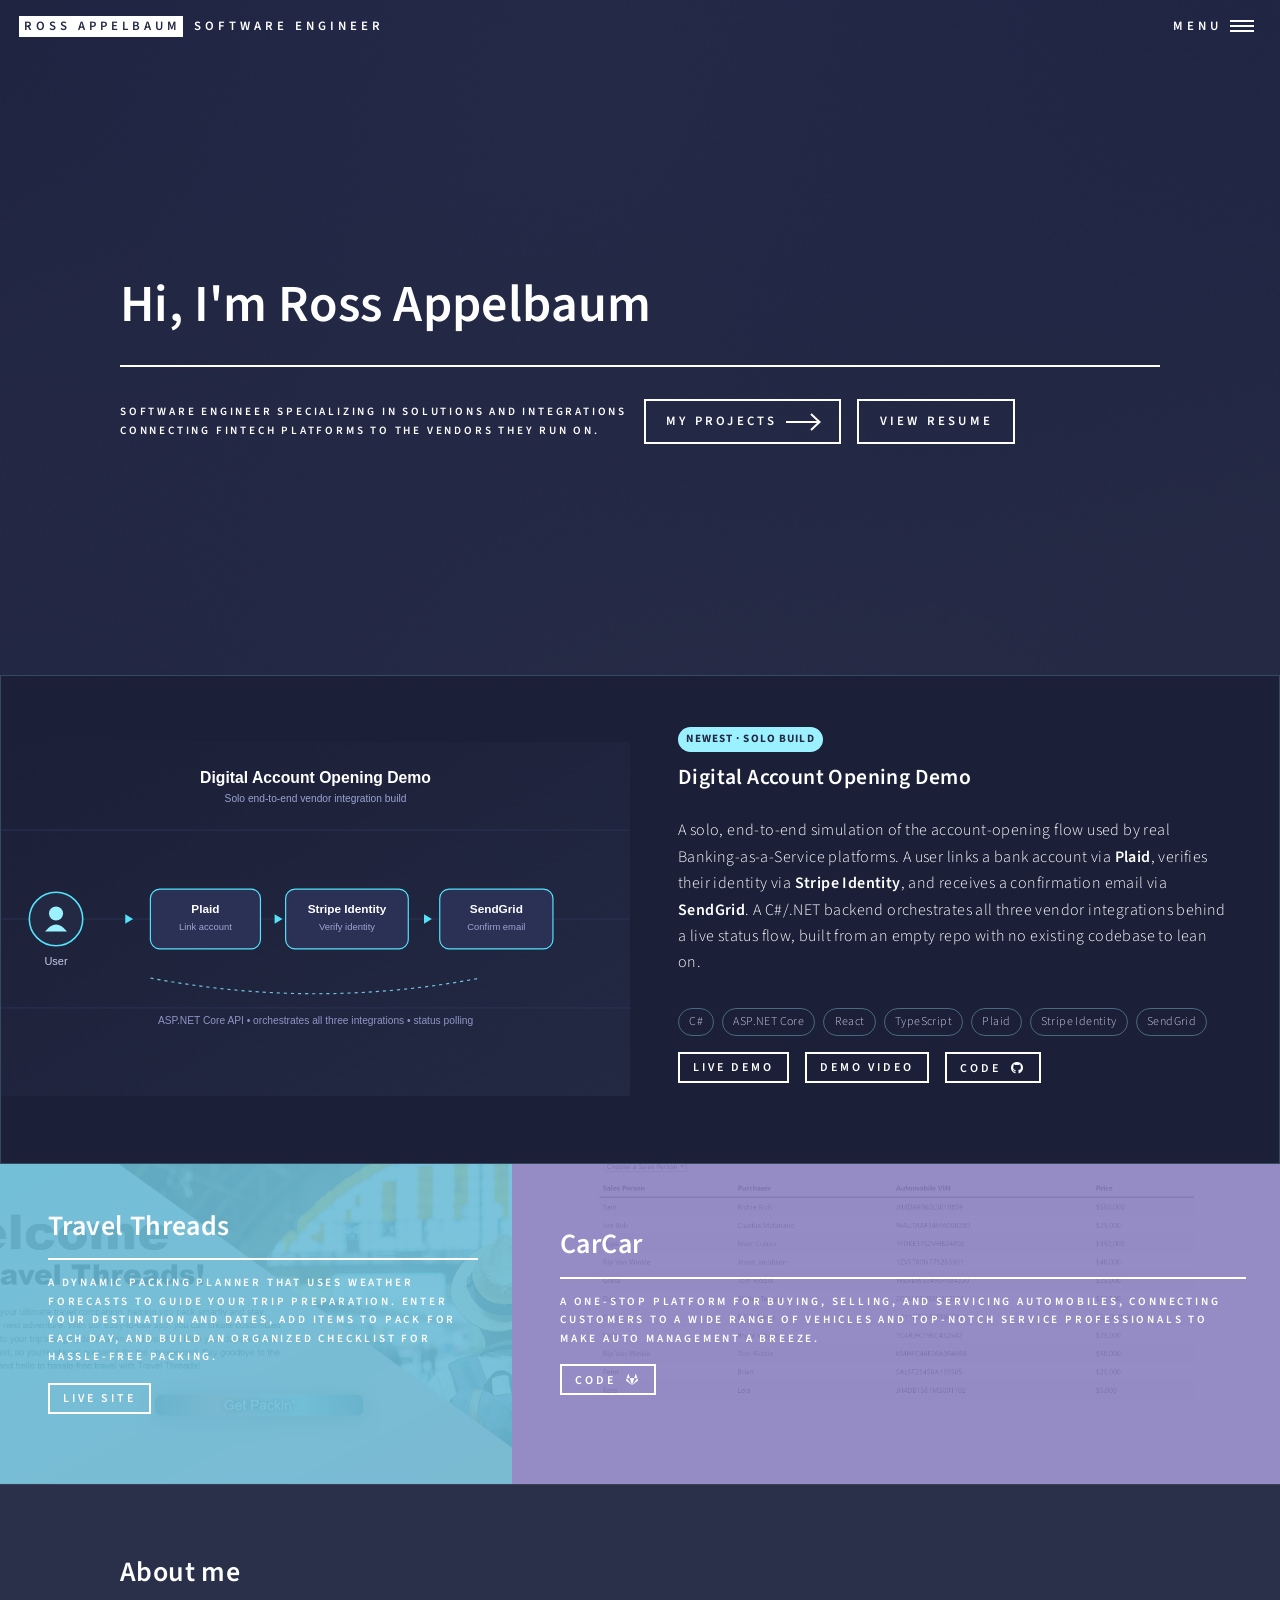
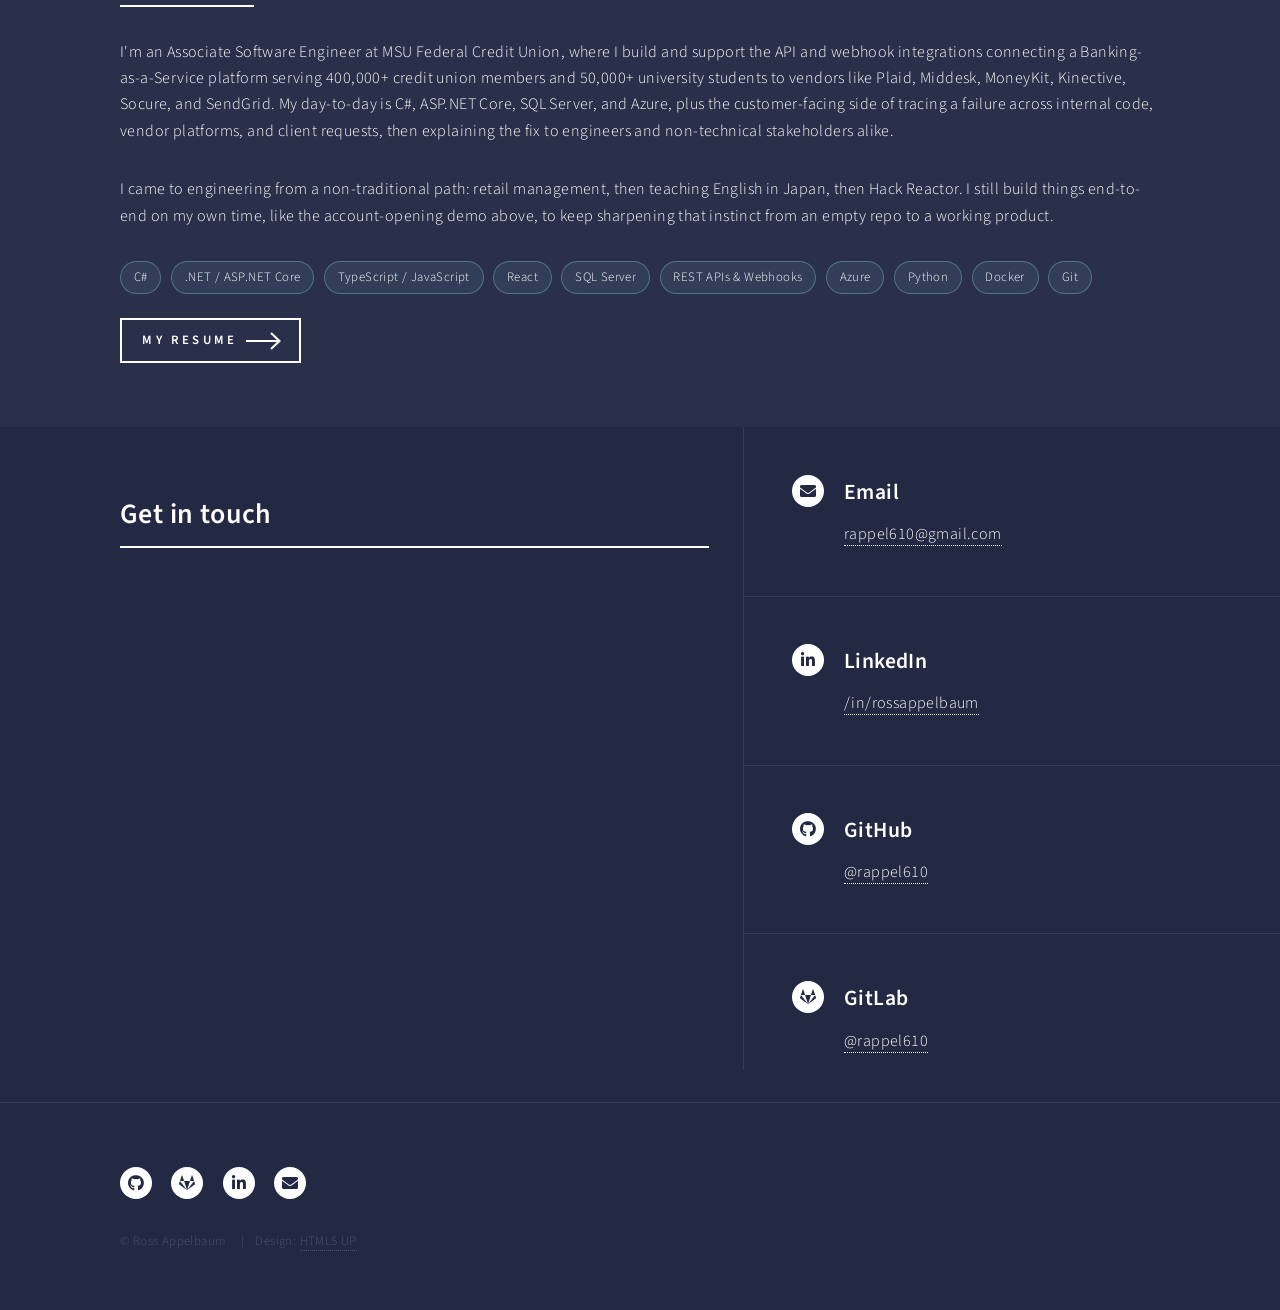
==== commit 0e492159: "Fix featured project card clipping its own buttons on mobile The .tiles system gives each card a fix" ====
--- a/index.html
+++ b/index.html
@@ -56,13 +56,13 @@
 					<div id="main">
 
 						<!-- Projects -->
-							<section id="projects" class="tiles">
-
-								<article class="featured">
-									<span class="image">
+							<section id="projects">
+
+								<article class="featured-project">
+									<div class="featured-project-media">
 										<img src="images/account-opening-demo.svg" alt="Architecture diagram: user onboarding flowing through Plaid, Stripe Identity, and SendGrid, orchestrated by a .NET backend" />
-									</span>
-									<header class="major">
+									</div>
+									<div class="featured-project-body">
 										<span class="tag">Newest &middot; Solo build</span>
 										<h3><a href="https://account-opening-demo.vercel.app" target="_blank" rel="noopener">Digital Account Opening Demo</a></h3>
 										<p>A solo, end-to-end simulation of the account-opening flow used by real Banking-as-a-Service platforms. A user links a bank account via <strong>Plaid</strong>, verifies their identity via <strong>Stripe Identity</strong>, and receives a confirmation email via <strong>SendGrid</strong>. A C#/.NET backend orchestrates all three vendor integrations behind a live status flow, built from an empty repo with no existing codebase to lean on.</p>
@@ -80,34 +80,38 @@
 											<li><a href="https://www.loom.com/share/77f9d7dae4f040028c70ca4e279f3c4c" class="button small" target="_blank" rel="noopener">Demo video</a></li>
 											<li><a href="https://github.com/rappel610/account-opening-demo" class="button small alt" target="_blank" rel="noopener">Code <span class="icon brands fa-github"></span></a></li>
 										</ul>
-									</header>
+									</div>
 								</article>
 
-								<article>
-									<span class="image">
-										<img src="images/Travel_Threads.png" alt="" loading="lazy" />
-									</span>
-									<header class="major">
-										<h3><a href="https://team124532813.gitlab.io/travel-threads/" target="_blank" rel="noopener">Travel Threads</a></h3>
-										<p>A dynamic packing planner that uses weather forecasts to guide your trip preparation. Enter your destination and dates, add items to pack for each day, and build an organized checklist for hassle-free packing.</p>
-										<ul class="actions project-links">
-											<li><a href="https://team124532813.gitlab.io/travel-threads/" class="button small" target="_blank" rel="noopener">Live site</a></li>
-										</ul>
-									</header>
-								</article>
-
-								<article>
-									<span class="image">
-										<img src="images/CarCar.png" alt="" loading="lazy" />
-									</span>
-									<header class="major">
-										<h3><a href="https://gitlab.com/rappel610/CarCar" target="_blank" rel="noopener">CarCar</a></h3>
-										<p>A one-stop platform for buying, selling, and servicing automobiles, connecting customers to a wide range of vehicles and top-notch service professionals to make auto management a breeze.</p>
-										<ul class="actions project-links">
-											<li><a href="https://gitlab.com/rappel610/CarCar" class="button small alt" target="_blank" rel="noopener">Code <span class="icon brands fa-gitlab"></span></a></li>
-										</ul>
-									</header>
-								</article>
+								<div class="tiles">
+
+									<article>
+										<span class="image">
+											<img src="images/Travel_Threads.png" alt="" loading="lazy" />
+										</span>
+										<header class="major">
+											<h3><a href="https://team124532813.gitlab.io/travel-threads/" target="_blank" rel="noopener">Travel Threads</a></h3>
+											<p>A dynamic packing planner that uses weather forecasts to guide your trip preparation. Enter your destination and dates, add items to pack for each day, and build an organized checklist for hassle-free packing.</p>
+											<ul class="actions project-links">
+												<li><a href="https://team124532813.gitlab.io/travel-threads/" class="button small" target="_blank" rel="noopener">Live site</a></li>
+											</ul>
+										</header>
+									</article>
+
+									<article>
+										<span class="image">
+											<img src="images/CarCar.png" alt="" loading="lazy" />
+										</span>
+										<header class="major">
+											<h3><a href="https://gitlab.com/rappel610/CarCar" target="_blank" rel="noopener">CarCar</a></h3>
+											<p>A one-stop platform for buying, selling, and servicing automobiles, connecting customers to a wide range of vehicles and top-notch service professionals to make auto management a breeze.</p>
+											<ul class="actions project-links">
+												<li><a href="https://gitlab.com/rappel610/CarCar" class="button small alt" target="_blank" rel="noopener">Code <span class="icon brands fa-gitlab"></span></a></li>
+											</ul>
+										</header>
+									</article>
+
+								</div>
 
 							</section>
 
--- a/assets/css/custom.css
+++ b/assets/css/custom.css
@@ -12,20 +12,49 @@
 	display: block;
 }
 
+/* ---------- Featured project card ---------- */
+/* Deliberately kept out of .tiles: that layout renders its image as a
+   fixed-height cropped background via JS and clips overflow, which cut
+   off buttons on tall/content-heavy cards at small viewports. */
+
+.featured-project {
+	display: flex;
+	flex-wrap: wrap;
+	align-items: stretch;
+	background: #1b1f38;
+	border: 1px solid rgba(155, 241, 255, 0.2);
+	margin-bottom: 0.5px; /* avoids a hairline gap above the tiles row */
+}
+
+.featured-project-media {
+	flex: 1 1 360px;
+	display: flex;
+	align-items: center;
+	background: #1b1f38;
+}
+
+.featured-project-media img {
+	width: 100%;
+	height: auto;
+	display: block;
+}
+
+.featured-project-body {
+	flex: 1 1 380px;
+	padding: 3em;
+}
+
+@media screen and (max-width: 736px) {
+	.featured-project {
+		flex-direction: column;
+	}
+
+	.featured-project-body {
+		padding: 2em 1.5em;
+	}
+}
+
 /* ---------- Projects / tiles ---------- */
-
-#projects.tiles > article.featured {
-	width: 100%;
-}
-
-#projects.tiles > article:not(.featured) {
-	width: 50%;
-}
-
-#projects.tiles > article.featured .image img {
-	width: 100%;
-	object-fit: cover;
-}
 
 .tag {
 	display: inline-block;
@@ -209,16 +238,6 @@
 
 /* ---------- Responsive tightening ---------- */
 
-@media screen and (max-width: 980px) {
-	#projects.tiles > article.featured {
-		width: 100% !important;
-	}
-
-	#projects.tiles > article:not(.featured) {
-		width: 50% !important;
-	}
-}
-
 @media screen and (max-width: 736px) {
 	.skills-grid {
 		grid-template-columns: 1fr;
@@ -244,12 +263,6 @@
 }
 
 @media screen and (max-width: 480px) {
-	#projects.tiles > article,
-	#projects.tiles > article.featured,
-	#projects.tiles > article:not(.featured) {
-		width: 100% !important;
-	}
-
 	ul.resume-contact-line {
 		flex-direction: column;
 		align-items: center;
